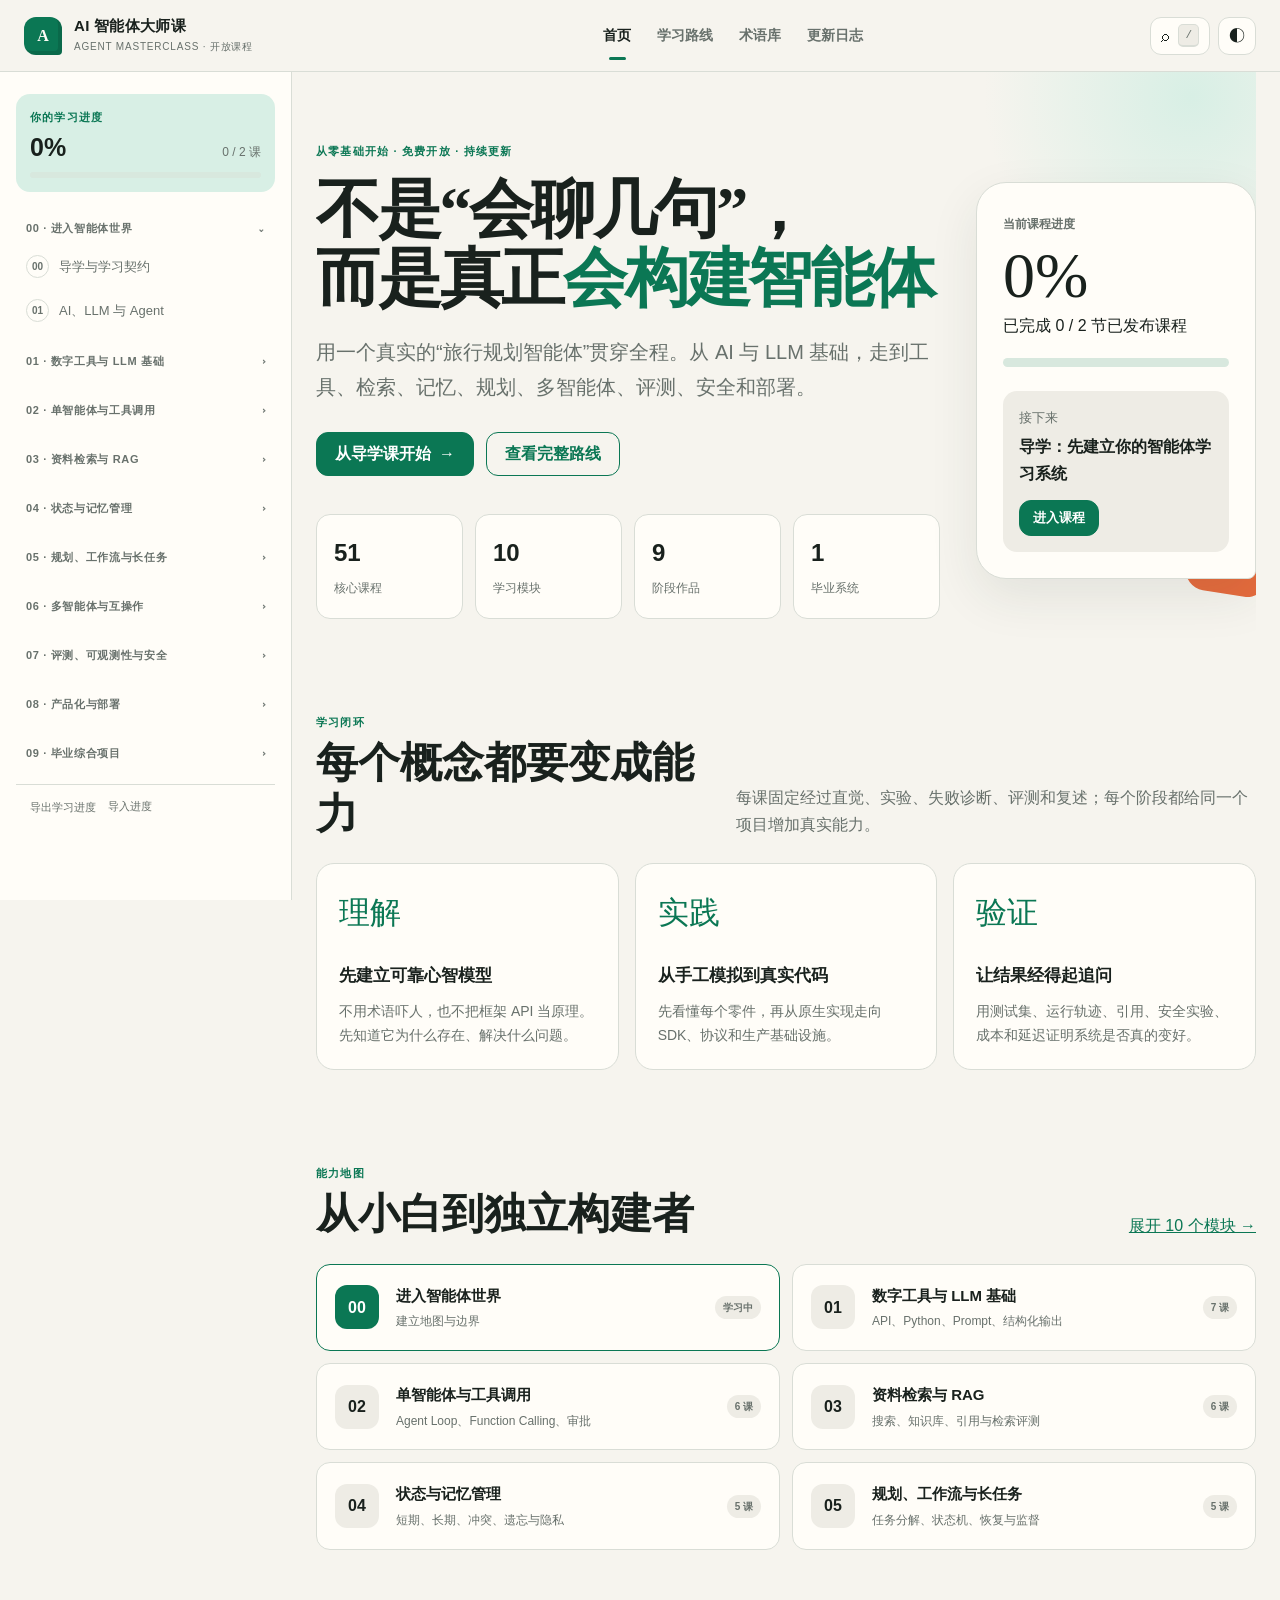
==== ai-agent-masterclass/index.html @ 770c3d03 "course: release travel planner v0.2.0" ====
<!doctype html>
<html lang="zh-CN" data-theme="light">
  <head>
    <meta charset="UTF-8" />
    <meta name="viewport" content="width=device-width, initial-scale=1.0" />
    <meta name="description" content="从 AI 小白到智能体大师：以旅行规划智能体为贯穿项目，边学、边做、边验证的免费交互式课程。" />
    <meta name="color-scheme" content="light dark" />
    <title>AI 智能体大师课｜旅行规划智能体实战</title>
    <link rel="stylesheet" href="./styles.css?v=0.2.0" />
  </head>
  <body>
    <a class="skip-link" href="#main-content">跳到正文</a>

    <header class="topbar">
      <a class="brand" href="#/home" aria-label="AI 智能体大师课首页">
        <span class="brand-mark" aria-hidden="true">A</span>
        <span>
          <strong>AI 智能体大师课</strong>
          <small>Agent Masterclass · 开放课程</small>
        </span>
      </a>

      <nav class="topnav" aria-label="主导航">
        <a href="#/home">首页</a>
        <a href="#/roadmap">学习路线</a>
        <a href="#/glossary">术语库</a>
        <a href="#/updates">更新日志</a>
      </nav>

      <div class="top-actions">
        <button id="search-trigger" class="icon-button search-button" type="button" aria-label="搜索课程">
          <span aria-hidden="true">⌕</span><kbd>/</kbd>
        </button>
        <button id="theme-toggle" class="icon-button" type="button" aria-label="切换深色模式">◐</button>
        <button id="mobile-menu-toggle" class="icon-button mobile-only" type="button" aria-label="打开课程目录">☰</button>
      </div>
    </header>

    <div class="app-shell">
      <aside id="sidebar" class="sidebar" aria-label="课程目录">
        <div class="sidebar-progress">
          <div class="eyebrow">你的学习进度</div>
          <div class="progress-summary">
            <strong id="sidebar-progress-label">0%</strong>
            <span id="sidebar-progress-count">0 / 2 课</span>
          </div>
          <div class="progress-track" aria-hidden="true"><span id="sidebar-progress-bar"></span></div>
        </div>
        <nav id="course-nav" class="course-nav" aria-label="课程章节"></nav>
        <div class="sidebar-footer">
          <button id="export-progress" class="text-button" type="button">导出学习进度</button>
          <label class="text-button file-button">导入进度<input id="import-progress" type="file" accept="application/json" /></label>
        </div>
      </aside>

      <main id="main-content" class="main-content" tabindex="-1"></main>
    </div>

    <div id="search-dialog" class="dialog-backdrop" hidden>
      <section class="search-dialog" role="dialog" aria-modal="true" aria-labelledby="search-title">
        <div class="search-field">
          <span aria-hidden="true">⌕</span>
          <input id="search-input" type="search" autocomplete="off" placeholder="搜索课程、概念或术语……" />
          <button id="search-close" class="icon-button" type="button" aria-label="关闭搜索">×</button>
        </div>
        <h2 id="search-title" class="sr-only">课程搜索</h2>
        <div id="search-results" class="search-results"></div>
        <p class="search-hint"><kbd>↑</kbd><kbd>↓</kbd> 选择 · <kbd>Enter</kbd> 打开 · <kbd>Esc</kbd> 关闭</p>
      </section>
    </div>

    <div id="toast" class="toast" role="status" aria-live="polite"></div>

    <script src="./course-data.js?v=0.2.0"></script>
    <script src="./app.js?v=0.2.0"></script>
  </body>
</html>
---- ai-agent-masterclass/styles.css ----
:root {
  --bg: #f6f4ee;
  --surface: #fffdf8;
  --surface-2: #eeece5;
  --ink: #19211d;
  --muted: #68716c;
  --line: #d9ddd6;
  --brand: #0b7754;
  --brand-strong: #075e43;
  --brand-soft: #d8efe5;
  --accent: #e66b3d;
  --accent-soft: #fae3d8;
  --code-bg: #17201c;
  --code-ink: #e8f4ed;
  --shadow: 0 18px 50px rgba(33, 52, 43, 0.09);
  --sidebar-width: 292px;
  --radius: 18px;
  --font-sans: Inter, ui-sans-serif, -apple-system, BlinkMacSystemFont, "Segoe UI", "PingFang SC", "Microsoft YaHei", sans-serif;
  --font-serif: "Noto Serif SC", "Songti SC", STSong, Georgia, serif;
}

html[data-theme="dark"] {
  --bg: #101613;
  --surface: #17201c;
  --surface-2: #202a25;
  --ink: #edf4ef;
  --muted: #a8b5ae;
  --line: #33413a;
  --brand: #66d2a9;
  --brand-strong: #8be2c0;
  --brand-soft: #173d30;
  --accent: #ff966d;
  --accent-soft: #472b22;
  --code-bg: #0a0f0d;
  --code-ink: #e8f4ed;
  --shadow: 0 18px 50px rgba(0, 0, 0, 0.28);
}

* { box-sizing: border-box; }

html { scroll-behavior: smooth; }

body {
  margin: 0;
  background: var(--bg);
  color: var(--ink);
  font-family: var(--font-sans);
  line-height: 1.72;
  text-rendering: optimizeLegibility;
}

button, input { font: inherit; }
button, a { -webkit-tap-highlight-color: transparent; }
a { color: var(--brand); }

.skip-link {
  position: fixed;
  z-index: 1000;
  left: 16px;
  top: -60px;
  padding: 10px 14px;
  background: var(--ink);
  color: var(--surface);
  border-radius: 8px;
}
.skip-link:focus { top: 12px; }

.topbar {
  position: fixed;
  inset: 0 0 auto 0;
  z-index: 100;
  height: 72px;
  display: grid;
  grid-template-columns: minmax(260px, var(--sidebar-width)) 1fr auto;
  align-items: center;
  gap: 24px;
  padding: 0 24px;
  border-bottom: 1px solid var(--line);
  background: color-mix(in srgb, var(--bg) 88%, transparent);
  backdrop-filter: blur(18px);
}

.brand {
  display: flex;
  align-items: center;
  gap: 12px;
  color: var(--ink);
  text-decoration: none;
  line-height: 1.2;
}
.brand strong { display: block; font-size: 15px; letter-spacing: .02em; }
.brand small { color: var(--muted); font-size: 10px; letter-spacing: .08em; text-transform: uppercase; }
.brand-mark {
  width: 38px;
  height: 38px;
  display: grid;
  place-items: center;
  border-radius: 12px 12px 4px 12px;
  background: var(--brand);
  color: var(--surface);
  font-weight: 800;
  font-family: Georgia, serif;
  box-shadow: inset -4px -4px 0 rgba(0, 0, 0, .12);
}

.topnav { display: flex; justify-content: center; gap: 26px; }
.topnav a {
  position: relative;
  color: var(--muted);
  text-decoration: none;
  font-size: 14px;
  font-weight: 600;
}
.topnav a:hover, .topnav a.active { color: var(--ink); }
.topnav a.active::after {
  content: "";
  position: absolute;
  left: 20%;
  right: 20%;
  bottom: -12px;
  height: 3px;
  border-radius: 3px;
  background: var(--brand);
}

.top-actions { display: flex; gap: 8px; justify-content: flex-end; }
.icon-button {
  min-width: 38px;
  height: 38px;
  border: 1px solid var(--line);
  border-radius: 11px;
  background: var(--surface);
  color: var(--ink);
  cursor: pointer;
}
.icon-button:hover { border-color: var(--brand); color: var(--brand); }
.search-button { display: flex; align-items: center; gap: 9px; padding: 0 10px; }
kbd {
  padding: 1px 6px;
  border: 1px solid var(--line);
  border-bottom-width: 2px;
  border-radius: 5px;
  background: var(--surface-2);
  color: var(--muted);
  font-size: 11px;
}
.mobile-only { display: none; }

.app-shell { display: grid; grid-template-columns: var(--sidebar-width) minmax(0, 1fr); padding-top: 72px; min-height: 100vh; }

.sidebar {
  position: fixed;
  top: 72px;
  bottom: 0;
  width: var(--sidebar-width);
  padding: 22px 16px 30px;
  overflow-y: auto;
  border-right: 1px solid var(--line);
  background: var(--surface);
}
.sidebar-progress {
  padding: 14px;
  margin-bottom: 18px;
  border-radius: 14px;
  background: var(--brand-soft);
}
.eyebrow {
  color: var(--brand);
  font-size: 11px;
  font-weight: 800;
  letter-spacing: .11em;
  text-transform: uppercase;
}
.progress-summary { display: flex; justify-content: space-between; align-items: baseline; margin: 8px 0 9px; }
.progress-summary strong { font-size: 25px; line-height: 1; }
.progress-summary span { color: var(--muted); font-size: 12px; }
.progress-track { height: 6px; overflow: hidden; border-radius: 10px; background: color-mix(in srgb, var(--brand) 16%, var(--surface)); }
.progress-track span { display: block; height: 100%; width: 0; border-radius: inherit; background: var(--brand); transition: width .35s ease; }

.module { margin: 6px 0 12px; }
.module-title {
  width: 100%;
  display: flex;
  align-items: center;
  justify-content: space-between;
  gap: 12px;
  padding: 9px 10px;
  border: 0;
  background: transparent;
  color: var(--muted);
  text-align: left;
  cursor: pointer;
  font-size: 11px;
  font-weight: 800;
  letter-spacing: .06em;
  text-transform: uppercase;
}
.module-title .chevron { transition: transform .2s ease; }
.module.collapsed .chevron { transform: rotate(-90deg); }
.module.collapsed .lesson-links { display: none; }
.lesson-links { display: grid; gap: 3px; }
.lesson-link {
  display: grid;
  grid-template-columns: 25px 1fr auto;
  align-items: center;
  gap: 8px;
  padding: 9px 10px;
  border-radius: 10px;
  color: var(--muted);
  text-decoration: none;
  font-size: 13px;
  line-height: 1.35;
}
.lesson-link:hover { background: var(--surface-2); color: var(--ink); }
.lesson-link.active { background: var(--brand-soft); color: var(--brand-strong); font-weight: 700; }
.lesson-index {
  width: 23px;
  height: 23px;
  display: grid;
  place-items: center;
  border: 1px solid var(--line);
  border-radius: 50%;
  font-size: 10px;
  font-weight: 700;
}
.lesson-link.done .lesson-index { border-color: var(--brand); background: var(--brand); color: var(--surface); }
.lesson-link.planned { opacity: .56; pointer-events: none; }
.lesson-status { font-size: 9px; font-weight: 800; letter-spacing: .04em; }
.sidebar-footer { display: flex; gap: 6px; flex-wrap: wrap; padding: 12px 8px 0; border-top: 1px solid var(--line); }
.text-button {
  border: 0;
  background: transparent;
  color: var(--muted);
  cursor: pointer;
  font-size: 11px;
  text-decoration: underline;
  text-decoration-color: transparent;
}
.text-button:hover { color: var(--brand); text-decoration-color: currentColor; }
.file-button input { display: none; }

.main-content { grid-column: 2; min-width: 0; }
.main-content:focus { outline: none; }
.page { width: min(100% - 48px, 940px); margin: 0 auto; padding: 62px 0 110px; }
.page-wide { width: min(100% - 48px, 1140px); }

.hero { position: relative; overflow: hidden; padding-top: 70px; }
.hero::before {
  content: "";
  position: absolute;
  z-index: -1;
  width: 430px;
  height: 430px;
  right: -150px;
  top: -190px;
  border-radius: 50%;
  background: radial-gradient(circle, var(--brand-soft), transparent 68%);
}
.hero-grid { display: grid; grid-template-columns: minmax(0, 1.45fr) minmax(280px, .65fr); gap: 36px; align-items: center; }
.hero h1 {
  max-width: 760px;
  margin: 14px 0 22px;
  font-family: var(--font-serif);
  font-size: clamp(43px, 5vw, 66px);
  line-height: 1.08;
  letter-spacing: -.035em;
}
.hero h1 em { color: var(--brand); font-style: normal; }
.lead { max-width: 680px; color: var(--muted); font-size: clamp(17px, 2vw, 20px); }
.hero-actions { display: flex; gap: 12px; flex-wrap: wrap; margin-top: 28px; }
.button {
  display: inline-flex;
  align-items: center;
  justify-content: center;
  gap: 8px;
  min-height: 44px;
  padding: 0 18px;
  border: 1px solid var(--brand);
  border-radius: 12px;
  background: var(--brand);
  color: #fff;
  text-decoration: none;
  font-weight: 750;
  cursor: pointer;
}
.button:hover { background: var(--brand-strong); }
.button.secondary { background: transparent; color: var(--brand); }
.button.secondary:hover { background: var(--brand-soft); }
.button.ghost { border-color: var(--line); background: var(--surface); color: var(--ink); }
.button.small { min-height: 36px; padding: 0 13px; font-size: 13px; }

.hero-card {
  position: relative;
  min-height: 330px;
  padding: 26px;
  border: 1px solid var(--line);
  border-radius: 30px 30px 8px 30px;
  background: var(--surface);
  box-shadow: var(--shadow);
}
.hero-card::after {
  content: "";
  position: absolute;
  width: 82px;
  height: 82px;
  right: -16px;
  bottom: -16px;
  z-index: -1;
  border-radius: 20px;
  background: var(--accent);
  transform: rotate(9deg);
}
.hero-card-label { color: var(--muted); font-size: 12px; font-weight: 700; }
.hero-progress-number { margin: 8px 0 4px; font-family: var(--font-serif); font-size: 64px; line-height: 1; }
.hero-card .progress-track { height: 9px; margin: 18px 0 24px; }
.next-lesson-card { padding: 16px; border-radius: 14px; background: var(--surface-2); }
.next-lesson-card small { display: block; color: var(--muted); }
.next-lesson-card strong { display: block; margin: 3px 0 12px; }

.section { margin-top: 88px; }
.section-heading { display: flex; justify-content: space-between; gap: 20px; align-items: end; margin-bottom: 24px; }
.section-heading h2 { margin: 4px 0 0; font-family: var(--font-serif); font-size: clamp(29px, 4vw, 42px); line-height: 1.2; }
.section-heading p { max-width: 520px; margin: 0; color: var(--muted); }

.stats-grid { display: grid; grid-template-columns: repeat(4, 1fr); gap: 12px; margin-top: 38px; }
.stat { padding: 17px; border: 1px solid var(--line); border-radius: 14px; background: var(--surface); }
.stat strong { display: block; font-size: 24px; }
.stat span { color: var(--muted); font-size: 12px; }

.cards-grid { display: grid; grid-template-columns: repeat(3, 1fr); gap: 16px; }
.card {
  padding: 22px;
  border: 1px solid var(--line);
  border-radius: var(--radius);
  background: var(--surface);
}
.card:hover { border-color: color-mix(in srgb, var(--brand) 45%, var(--line)); }
.card .card-number { display: block; margin-bottom: 22px; color: var(--brand); font-family: var(--font-serif); font-size: 31px; }
.card h3 { margin: 0 0 8px; font-size: 17px; }
.card p { margin: 0; color: var(--muted); font-size: 14px; }

.module-grid { display: grid; grid-template-columns: repeat(2, 1fr); gap: 12px; }
.module-card { display: grid; grid-template-columns: 46px 1fr auto; gap: 15px; align-items: center; padding: 18px; border: 1px solid var(--line); border-radius: 14px; background: var(--surface); }
.module-card .num { width: 44px; height: 44px; display: grid; place-items: center; border-radius: 12px; background: var(--surface-2); font-weight: 800; }
.module-card h3 { margin: 0 0 3px; font-size: 15px; }
.module-card p { margin: 0; color: var(--muted); font-size: 12px; }
.module-card .tag { padding: 3px 8px; border-radius: 20px; background: var(--surface-2); color: var(--muted); font-size: 10px; font-weight: 700; }
.module-card.current { border-color: var(--brand); }
.module-card.current .num { background: var(--brand); color: white; }

.lesson-header { margin-bottom: 44px; padding-bottom: 32px; border-bottom: 1px solid var(--line); }
.breadcrumbs { display: flex; gap: 8px; color: var(--muted); font-size: 12px; }
.lesson-header h1 { max-width: 800px; margin: 16px 0 12px; font-family: var(--font-serif); font-size: clamp(38px, 6vw, 62px); line-height: 1.15; letter-spacing: -.025em; }
.lesson-deck { max-width: 720px; color: var(--muted); font-size: 18px; }
.lesson-meta { display: flex; gap: 10px; flex-wrap: wrap; margin-top: 20px; }
.pill { padding: 5px 10px; border-radius: 20px; background: var(--surface-2); color: var(--muted); font-size: 11px; font-weight: 700; }
.pill.published { background: var(--brand-soft); color: var(--brand-strong); }

.lesson-body { font-size: 17px; }
.lesson-body > h2 { margin: 64px 0 20px; scroll-margin-top: 94px; font-family: var(--font-serif); font-size: 32px; line-height: 1.28; }
.lesson-body > h3 { margin: 36px 0 14px; scroll-margin-top: 94px; font-size: 21px; }
.lesson-body p { margin: 14px 0; }
.lesson-body ul, .lesson-body ol { padding-left: 1.35em; }
.lesson-body li { margin: 7px 0; }
.lesson-body strong { color: var(--ink); }
.lesson-body .muted { color: var(--muted); }

.objectives, .callout {
  margin: 28px 0;
  padding: 22px 24px;
  border: 1px solid var(--line);
  border-left: 4px solid var(--brand);
  border-radius: 4px var(--radius) var(--radius) 4px;
  background: var(--surface);
}
.objectives h2, .callout h3 { margin: 0 0 10px; font-family: var(--font-sans); font-size: 16px; }
.objectives ul { margin: 0; }
.callout.warning { border-left-color: var(--accent); background: var(--accent-soft); }
.callout.idea { background: var(--brand-soft); }

.concept-map { display: grid; gap: 9px; margin: 28px 0; }
.concept-layer { padding: 18px 20px; border: 1px solid var(--line); border-radius: 14px; background: var(--surface); }
.concept-layer:nth-child(2) { margin-left: 7%; }
.concept-layer:nth-child(3) { margin-left: 14%; }
.concept-layer:nth-child(4) { margin-left: 21%; border-color: var(--brand); background: var(--brand-soft); }
.concept-layer strong { display: inline-block; min-width: 185px; }
.concept-layer span { color: var(--muted); font-size: 14px; }

.compare-table { width: 100%; margin: 24px 0; border-collapse: separate; border-spacing: 0; overflow: hidden; border: 1px solid var(--line); border-radius: 14px; font-size: 14px; }
.compare-table th, .compare-table td { padding: 14px; border-right: 1px solid var(--line); border-bottom: 1px solid var(--line); text-align: left; vertical-align: top; }
.compare-table th:last-child, .compare-table td:last-child { border-right: 0; }
.compare-table tr:last-child td { border-bottom: 0; }
.compare-table th { background: var(--surface-2); font-size: 12px; }

.agent-loop { margin: 30px 0; padding: 24px; border-radius: var(--radius); background: var(--code-bg); color: var(--code-ink); }
.loop-track { display: grid; grid-template-columns: repeat(5, 1fr); gap: 8px; align-items: center; }
.loop-step { position: relative; min-height: 88px; display: grid; place-items: center; padding: 10px; border: 1px solid rgba(255,255,255,.18); border-radius: 12px; text-align: center; opacity: .54; transition: .25s ease; }
.loop-step:not(:last-child)::after { content: "→"; position: absolute; right: -13px; color: rgba(255,255,255,.55); }
.loop-step.active { opacity: 1; border-color: #78dbb3; background: rgba(69, 201, 149, .18); transform: translateY(-3px); }
.loop-step strong { display: block; color: white; }
.loop-step small { font-size: 10px; color: #aebdb5; }
.loop-controls { display: flex; align-items: center; justify-content: space-between; gap: 14px; margin-top: 18px; }
.loop-log { color: #b9c8c0; font-family: ui-monospace, SFMono-Regular, Menlo, monospace; font-size: 12px; }

.code-block { position: relative; margin: 24px 0; border-radius: 14px; overflow: hidden; background: var(--code-bg); color: var(--code-ink); }
.code-label { display: flex; justify-content: space-between; padding: 9px 13px; border-bottom: 1px solid rgba(255,255,255,.1); color: #9eb1a7; font-size: 11px; }
.copy-code { border: 0; background: transparent; color: #cfe3d8; cursor: pointer; font-size: 11px; }
pre { margin: 0; padding: 20px; overflow-x: auto; line-height: 1.65; font-size: 13px; }
code { font-family: ui-monospace, SFMono-Regular, Menlo, Consolas, monospace; }
p code, li code { padding: 2px 5px; border-radius: 5px; background: var(--surface-2); color: var(--brand-strong); font-size: .88em; }

.interactive-panel { margin: 30px 0; padding: 24px; border: 1px solid var(--line); border-radius: var(--radius); background: var(--surface); box-shadow: var(--shadow); }
.interactive-panel h3 { margin-top: 0; }
.form-grid { display: grid; grid-template-columns: repeat(2, minmax(0, 1fr)); gap: 14px; }
.form-grid label { display: grid; gap: 6px; color: var(--ink); font-size: 13px; font-weight: 750; }
.form-grid textarea {
  width: 100%;
  min-height: 78px;
  resize: vertical;
  padding: 11px 12px;
  border: 1px solid var(--line);
  border-radius: 10px;
  outline: none;
  background: var(--bg);
  color: var(--ink);
  font: 400 13px/1.55 var(--font-sans);
}
.form-grid textarea:focus { border-color: var(--brand); box-shadow: 0 0 0 3px color-mix(in srgb, var(--brand) 14%, transparent); }
.panel-actions { display: flex; gap: 8px; flex-wrap: wrap; margin-top: 16px; }
.privacy-note { margin-bottom: 0 !important; font-size: 11px; }
.scenario { display: grid; grid-template-columns: 1fr auto; gap: 18px; padding: 16px 0; border-top: 1px solid var(--line); }
.scenario:first-of-type { border-top: 0; }
.scenario p { margin: 2px 0 0; color: var(--muted); font-size: 14px; }
.choice-buttons { display: flex; align-items: center; gap: 6px; flex-wrap: wrap; }
.choice-button { padding: 7px 10px; border: 1px solid var(--line); border-radius: 8px; background: var(--surface); color: var(--ink); cursor: pointer; font-size: 12px; }
.choice-button:hover { border-color: var(--brand); }
.choice-button.correct { border-color: var(--brand); background: var(--brand-soft); color: var(--brand-strong); }
.choice-button.wrong { border-color: var(--accent); background: var(--accent-soft); }
.scenario-feedback { grid-column: 1 / -1; margin: 0; padding: 9px 12px; border-radius: 8px; background: var(--surface-2); font-size: 13px; }

.quiz { margin: 42px 0; }
.quiz-question { margin: 16px 0; padding: 22px; border: 1px solid var(--line); border-radius: 14px; background: var(--surface); }
.quiz-question legend { padding: 0 4px; font-weight: 750; }
.quiz-option { display: flex; gap: 10px; align-items: flex-start; margin: 10px 0; padding: 10px 12px; border: 1px solid var(--line); border-radius: 9px; cursor: pointer; }
.quiz-option:hover { background: var(--surface-2); }
.quiz-result { margin-top: 16px; padding: 18px; border-radius: 12px; background: var(--brand-soft); }
.quiz-explanations { margin: 12px 0 0; padding-left: 20px; font-size: 14px; }

.assignment { margin: 36px 0; padding: 27px; border-radius: var(--radius); background: var(--ink); color: var(--surface); }
.assignment h3 { margin-top: 0; color: white; }
.assignment-template { padding: 16px; border: 1px solid rgba(255,255,255,.2); border-radius: 12px; color: #d7e1dc; font-family: ui-monospace, monospace; font-size: 13px; white-space: pre-wrap; }

.source-list { padding-left: 0 !important; list-style: none; }
.source-list li { padding: 12px 0; border-bottom: 1px solid var(--line); }
.source-list a { font-weight: 700; }
.source-list small { display: block; color: var(--muted); }

.lesson-footer { display: flex; justify-content: space-between; gap: 18px; align-items: center; margin-top: 72px; padding-top: 26px; border-top: 1px solid var(--line); }
.complete-button.done { background: var(--surface); color: var(--brand); }

.glossary-grid { display: grid; grid-template-columns: repeat(2, 1fr); gap: 12px; }
.glossary-card { padding: 20px; border: 1px solid var(--line); border-radius: 14px; background: var(--surface); }
.glossary-card h3 { margin: 0; }
.glossary-card .en { color: var(--brand); font-size: 12px; font-weight: 750; }
.glossary-card p { margin-bottom: 0; color: var(--muted); font-size: 14px; }
.term { padding: 0 3px; border: 0; border-bottom: 1px dashed var(--brand); background: transparent; color: var(--brand-strong); cursor: help; font: inherit; font-weight: 700; }

.updates { position: relative; margin-left: 12px; padding-left: 28px; border-left: 1px solid var(--line); }
.update { position: relative; padding: 0 0 36px; }
.update::before { content: ""; position: absolute; width: 11px; height: 11px; left: -34px; top: 8px; border: 3px solid var(--bg); border-radius: 50%; background: var(--brand); }
.update time { color: var(--muted); font-size: 12px; }
.update h2 { margin: 4px 0; font-size: 20px; }
.update p { margin: 4px 0; color: var(--muted); }

.dialog-backdrop { position: fixed; z-index: 500; inset: 0; display: grid; place-items: start center; padding-top: 12vh; background: rgba(9, 14, 11, .58); backdrop-filter: blur(5px); }
.dialog-backdrop[hidden] { display: none; }
.search-dialog { width: min(92vw, 680px); overflow: hidden; border: 1px solid var(--line); border-radius: 18px; background: var(--surface); box-shadow: 0 30px 90px rgba(0,0,0,.28); }
.search-field { display: grid; grid-template-columns: auto 1fr auto; gap: 10px; align-items: center; padding: 12px 14px; border-bottom: 1px solid var(--line); }
.search-field input { width: 100%; border: 0; outline: 0; background: transparent; color: var(--ink); font-size: 17px; }
.search-results { max-height: 54vh; overflow-y: auto; padding: 9px; }
.search-result { display: block; padding: 13px; border-radius: 10px; color: var(--ink); text-decoration: none; }
.search-result:hover, .search-result.selected { background: var(--brand-soft); }
.search-result strong { display: block; }
.search-result small { color: var(--muted); }
.search-hint { margin: 0; padding: 10px 14px; border-top: 1px solid var(--line); color: var(--muted); font-size: 11px; }
.empty-state { padding: 38px 20px; color: var(--muted); text-align: center; }

.toast { position: fixed; z-index: 700; right: 22px; bottom: 22px; max-width: 360px; padding: 11px 15px; border-radius: 10px; background: var(--ink); color: var(--surface); opacity: 0; transform: translateY(12px); pointer-events: none; transition: .25s ease; box-shadow: var(--shadow); font-size: 13px; }
.toast.show { opacity: 1; transform: translateY(0); }
.sr-only { position: absolute !important; width: 1px !important; height: 1px !important; padding: 0 !important; margin: -1px !important; overflow: hidden !important; clip: rect(0,0,0,0) !important; white-space: nowrap !important; border: 0 !important; }

@media (max-width: 980px) {
  :root { --sidebar-width: 280px; }
  .topbar { grid-template-columns: 1fr auto; }
  .topnav { display: none; }
  .sidebar { z-index: 90; transform: translateX(-102%); transition: transform .25s ease; box-shadow: var(--shadow); }
  .sidebar.open { transform: translateX(0); }
  .app-shell { grid-template-columns: 1fr; }
  .main-content { grid-column: 1; }
  .mobile-only { display: block; }
  .hero-grid { grid-template-columns: 1fr; }
  .hero-card { min-height: 0; }
  .cards-grid { grid-template-columns: 1fr; }
}

@media (max-width: 700px) {
  .topbar { height: 64px; padding: 0 14px; }
  .brand small { display: none; }
  .brand strong { font-size: 13px; }
  .brand-mark { width: 34px; height: 34px; }
  .app-shell { padding-top: 64px; }
  .sidebar { top: 64px; width: min(88vw, 320px); }
  .page, .page-wide { width: min(100% - 30px, 940px); padding-top: 38px; }
  .hero { padding-top: 42px; }
  .hero h1 { font-size: 45px; }
  .stats-grid { grid-template-columns: repeat(2, 1fr); }
  .module-grid, .glossary-grid { grid-template-columns: 1fr; }
  .section { margin-top: 62px; }
  .section-heading { display: block; }
  .section-heading p { margin-top: 8px; }
  .concept-layer, .concept-layer:nth-child(2), .concept-layer:nth-child(3), .concept-layer:nth-child(4) { margin-left: 0; }
  .concept-layer strong { display: block; min-width: 0; }
  .compare-table { display: block; overflow-x: auto; }
  .loop-track { grid-template-columns: 1fr; }
  .loop-step { min-height: 63px; }
  .loop-step:not(:last-child)::after { content: "↓"; right: 50%; bottom: -18px; top: auto; }
  .loop-controls { align-items: flex-start; flex-direction: column; }
  .scenario { grid-template-columns: 1fr; }
  .scenario-feedback { grid-column: 1; }
  .form-grid { grid-template-columns: 1fr; }
  .lesson-footer { align-items: stretch; flex-direction: column; }
  .lesson-footer .button { width: 100%; }
  .search-button kbd { display: none; }
}

@media (prefers-reduced-motion: reduce) {
  *, *::before, *::after { scroll-behavior: auto !important; transition-duration: .01ms !important; animation-duration: .01ms !important; animation-iteration-count: 1 !important; }
}
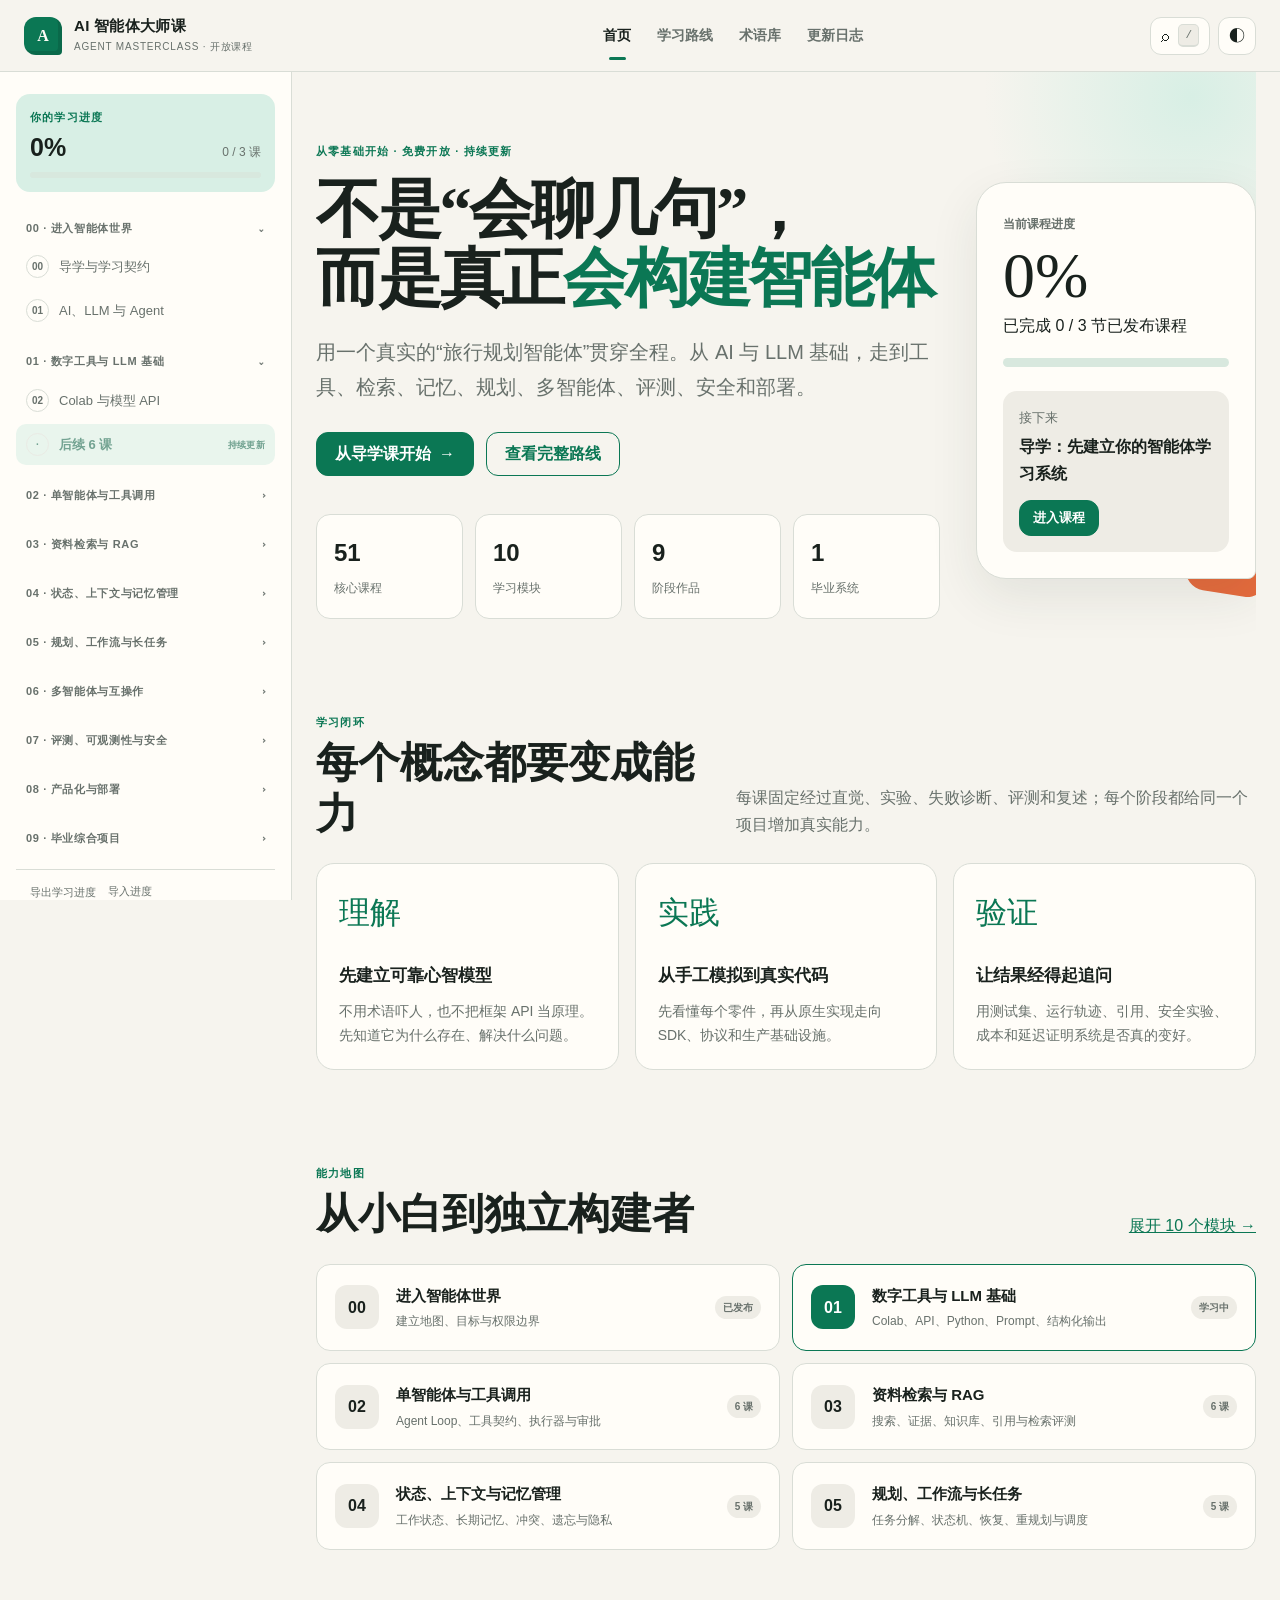
==== commit c4b18d59: "course: refresh v0.3.0 shell assets" ====
--- a/ai-agent-masterclass/index.html
+++ b/ai-agent-masterclass/index.html
@@ -6,7 +6,7 @@
     <meta name="description" content="从 AI 小白到智能体大师：以旅行规划智能体为贯穿项目，边学、边做、边验证的免费交互式课程。" />
     <meta name="color-scheme" content="light dark" />
     <title>AI 智能体大师课｜旅行规划智能体实战</title>
-    <link rel="stylesheet" href="./styles.css?v=0.2.0" />
+    <link rel="stylesheet" href="./styles.css?v=0.3.0" />
   </head>
   <body>
     <a class="skip-link" href="#main-content">跳到正文</a>
@@ -32,7 +32,7 @@
           <span aria-hidden="true">⌕</span><kbd>/</kbd>
         </button>
         <button id="theme-toggle" class="icon-button" type="button" aria-label="切换深色模式">◐</button>
-        <button id="mobile-menu-toggle" class="icon-button mobile-only" type="button" aria-label="打开课程目录">☰</button>
+        <button id="mobile-menu-toggle" class="icon-button mobile-only" type="button" aria-label="打开课程目录" aria-controls="sidebar" aria-expanded="false">☰</button>
       </div>
     </header>
 
@@ -42,7 +42,7 @@
           <div class="eyebrow">你的学习进度</div>
           <div class="progress-summary">
             <strong id="sidebar-progress-label">0%</strong>
-            <span id="sidebar-progress-count">0 / 2 课</span>
+            <span id="sidebar-progress-count">0 / 3 课</span>
           </div>
           <div class="progress-track" aria-hidden="true"><span id="sidebar-progress-bar"></span></div>
         </div>
@@ -71,7 +71,7 @@
 
     <div id="toast" class="toast" role="status" aria-live="polite"></div>
 
-    <script src="./course-data.js?v=0.2.0"></script>
-    <script src="./app.js?v=0.2.0"></script>
+    <script src="./course-data.js?v=0.3.0"></script>
+    <script src="./app.js?v=0.3.0"></script>
   </body>
 </html>
--- a/ai-agent-masterclass/styles.css
+++ b/ai-agent-masterclass/styles.css
@@ -8,6 +8,7 @@
   --brand: #0b7754;
   --brand-strong: #075e43;
   --brand-soft: #d8efe5;
+  --on-brand: #ffffff;
   --accent: #e66b3d;
   --accent-soft: #fae3d8;
   --code-bg: #17201c;
@@ -29,6 +30,7 @@
   --brand: #66d2a9;
   --brand-strong: #8be2c0;
   --brand-soft: #173d30;
+  --on-brand: #102019;
   --accent: #ff966d;
   --accent-soft: #472b22;
   --code-bg: #0a0f0d;
@@ -52,6 +54,7 @@
 button, input { font: inherit; }
 button, a { -webkit-tap-highlight-color: transparent; }
 a { color: var(--brand); }
+:focus-visible { outline: 3px solid var(--accent); outline-offset: 3px; }
 
 .skip-link {
   position: fixed;
@@ -278,7 +281,7 @@
   border: 1px solid var(--brand);
   border-radius: 12px;
   background: var(--brand);
-  color: #fff;
+  color: var(--on-brand);
   text-decoration: none;
   font-weight: 750;
   cursor: pointer;
@@ -346,7 +349,35 @@
 .module-card p { margin: 0; color: var(--muted); font-size: 12px; }
 .module-card .tag { padding: 3px 8px; border-radius: 20px; background: var(--surface-2); color: var(--muted); font-size: 10px; font-weight: 700; }
 .module-card.current { border-color: var(--brand); }
-.module-card.current .num { background: var(--brand); color: white; }
+.module-card.current .num { background: var(--brand); color: var(--on-brand); }
+
+.syllabus-grid { display: grid; gap: 12px; }
+.syllabus-module { overflow: hidden; border: 1px solid var(--line); border-radius: 16px; background: var(--surface); }
+.syllabus-module[open] { border-color: color-mix(in srgb, var(--brand) 35%, var(--line)); }
+.syllabus-module summary {
+  display: grid;
+  grid-template-columns: 46px minmax(0, 1fr) auto 18px;
+  gap: 15px;
+  align-items: center;
+  padding: 18px;
+  cursor: pointer;
+  list-style: none;
+}
+.syllabus-module summary::-webkit-details-marker { display: none; }
+.syllabus-module summary::after { content: "⌄"; color: var(--muted); transition: transform .2s ease; }
+.syllabus-module[open] summary::after { transform: rotate(180deg); }
+.syllabus-module summary strong { display: block; font-size: 15px; }
+.syllabus-module summary small { display: block; margin-top: 3px; color: var(--muted); font-size: 12px; font-weight: 400; }
+.syllabus-number { width: 44px; height: 44px; display: grid; place-items: center; border-radius: 12px; background: var(--surface-2); font-weight: 800; }
+.syllabus-module[open] .syllabus-number { background: var(--brand); color: var(--on-brand); }
+.syllabus-body { padding: 0 18px 20px 79px; }
+.syllabus-list { margin: 0; padding: 0 !important; list-style: none; border-top: 1px solid var(--line); }
+.syllabus-list li { display: grid; grid-template-columns: 34px minmax(0, 1fr) auto; gap: 10px; align-items: center; margin: 0; padding: 10px 0; border-bottom: 1px solid var(--line); color: var(--muted); font-size: 13px; }
+.syllabus-list li > span:first-child { color: var(--muted); font-family: ui-monospace, monospace; font-size: 11px; }
+.syllabus-list li small { padding: 2px 7px; border-radius: 20px; background: var(--surface-2); font-size: 9px; font-weight: 750; }
+.syllabus-list li.released { color: var(--ink); }
+.syllabus-list li.released small { background: var(--brand-soft); color: var(--brand-strong); }
+.syllabus-project { margin: 15px 0 0; color: var(--muted); font-size: 13px; }
 
 .lesson-header { margin-bottom: 44px; padding-bottom: 32px; border-bottom: 1px solid var(--line); }
 .breadcrumbs { display: flex; gap: 8px; color: var(--muted); font-size: 12px; }
@@ -377,6 +408,31 @@
 .objectives ul { margin: 0; }
 .callout.warning { border-left-color: var(--accent); background: var(--accent-soft); }
 .callout.idea { background: var(--brand-soft); }
+
+.platform-flow { display: grid; grid-template-columns: repeat(4, 1fr); gap: 10px; margin: 28px 0; }
+.platform-flow article { position: relative; min-height: 150px; padding: 18px; border: 1px solid var(--line); border-radius: 14px; background: var(--surface); }
+.platform-flow article:not(:last-child)::after { content: "→"; position: absolute; z-index: 2; right: -15px; top: 50%; width: 20px; color: var(--brand); font-weight: 900; text-align: center; transform: translateY(-50%); }
+.platform-flow span, .platform-flow strong, .platform-flow small { display: block; }
+.platform-flow span { color: var(--brand); font-size: 10px; font-weight: 800; letter-spacing: .04em; }
+.platform-flow strong { margin: 9px 0 6px; font-size: 15px; }
+.platform-flow small { color: var(--muted); font-size: 11px; }
+
+.do-dont-grid { display: grid; grid-template-columns: repeat(2, minmax(0, 1fr)); gap: 12px; margin: 26px 0; }
+.practice-card { padding: 20px 22px; border: 1px solid var(--line); border-radius: 14px; background: var(--surface); }
+.practice-card.good { border-top: 4px solid var(--brand); }
+.practice-card.bad { border-top: 4px solid var(--accent); }
+.practice-card strong { display: block; margin-bottom: 8px; }
+.practice-card ul { margin: 0; font-size: 14px; }
+
+.lab-card { display: grid; grid-template-columns: minmax(0, 1fr) minmax(190px, .32fr); gap: 28px; align-items: center; margin: 28px 0; padding: 28px; border: 1px solid color-mix(in srgb, var(--brand) 35%, var(--line)); border-radius: 20px; background: linear-gradient(135deg, var(--brand-soft), var(--surface)); }
+.lab-card h3 { margin: 5px 0 8px; font-family: var(--font-serif); font-size: 26px; }
+.lab-card p, .lab-card ul { font-size: 14px; }
+.lab-actions { display: grid; gap: 9px; }
+.lab-actions .button { width: 100%; text-align: center; }
+.checklist { counter-reset: lab-step; padding-left: 0 !important; list-style: none; }
+.checklist li { position: relative; min-height: 42px; margin: 10px 0; padding-left: 50px; }
+.checklist li::before { counter-increment: lab-step; content: counter(lab-step); position: absolute; left: 0; top: -2px; width: 34px; height: 34px; display: grid; place-items: center; border-radius: 10px; background: var(--brand-soft); color: var(--brand-strong); font-weight: 800; }
+.source-note { margin-top: 18px !important; padding: 15px 17px; border-radius: 10px; background: var(--surface-2); color: var(--muted); font-size: 13px; }
 
 .concept-map { display: grid; gap: 9px; margin: 28px 0; }
 .concept-layer { padding: 18px 20px; border: 1px solid var(--line); border-radius: 14px; background: var(--surface); }
@@ -477,6 +533,7 @@
 .search-dialog { width: min(92vw, 680px); overflow: hidden; border: 1px solid var(--line); border-radius: 18px; background: var(--surface); box-shadow: 0 30px 90px rgba(0,0,0,.28); }
 .search-field { display: grid; grid-template-columns: auto 1fr auto; gap: 10px; align-items: center; padding: 12px 14px; border-bottom: 1px solid var(--line); }
 .search-field input { width: 100%; border: 0; outline: 0; background: transparent; color: var(--ink); font-size: 17px; }
+.search-field:focus-within { box-shadow: inset 0 -3px var(--brand); }
 .search-results { max-height: 54vh; overflow-y: auto; padding: 9px; }
 .search-result { display: block; padding: 13px; border-radius: 10px; color: var(--ink); text-decoration: none; }
 .search-result:hover, .search-result.selected { background: var(--brand-soft); }
@@ -501,6 +558,9 @@
   .hero-grid { grid-template-columns: 1fr; }
   .hero-card { min-height: 0; }
   .cards-grid { grid-template-columns: 1fr; }
+  .platform-flow { grid-template-columns: repeat(2, 1fr); }
+  .platform-flow article:nth-child(2)::after { display: none; }
+  .lab-card { grid-template-columns: 1fr; }
 }
 
 @media (max-width: 700px) {
@@ -514,7 +574,7 @@
   .hero { padding-top: 42px; }
   .hero h1 { font-size: 45px; }
   .stats-grid { grid-template-columns: repeat(2, 1fr); }
-  .module-grid, .glossary-grid { grid-template-columns: 1fr; }
+  .module-grid, .glossary-grid, .do-dont-grid, .platform-flow { grid-template-columns: 1fr; }
   .section { margin-top: 62px; }
   .section-heading { display: block; }
   .section-heading p { margin-top: 8px; }
@@ -525,6 +585,14 @@
   .loop-step { min-height: 63px; }
   .loop-step:not(:last-child)::after { content: "↓"; right: 50%; bottom: -18px; top: auto; }
   .loop-controls { align-items: flex-start; flex-direction: column; }
+  .platform-flow article:not(:last-child)::after { content: "↓"; right: 50%; top: auto; bottom: -17px; transform: translateX(50%); }
+  .platform-flow article:nth-child(2)::after { display: block; }
+  .syllabus-module summary { grid-template-columns: 38px minmax(0, 1fr) 16px; gap: 10px; padding: 14px; }
+  .syllabus-module summary .tag { display: none; }
+  .syllabus-number { width: 36px; height: 36px; }
+  .syllabus-body { padding: 0 14px 16px; }
+  .syllabus-list li { grid-template-columns: 28px minmax(0, 1fr); }
+  .syllabus-list li small { grid-column: 2; justify-self: start; }
   .scenario { grid-template-columns: 1fr; }
   .scenario-feedback { grid-column: 1; }
   .form-grid { grid-template-columns: 1fr; }
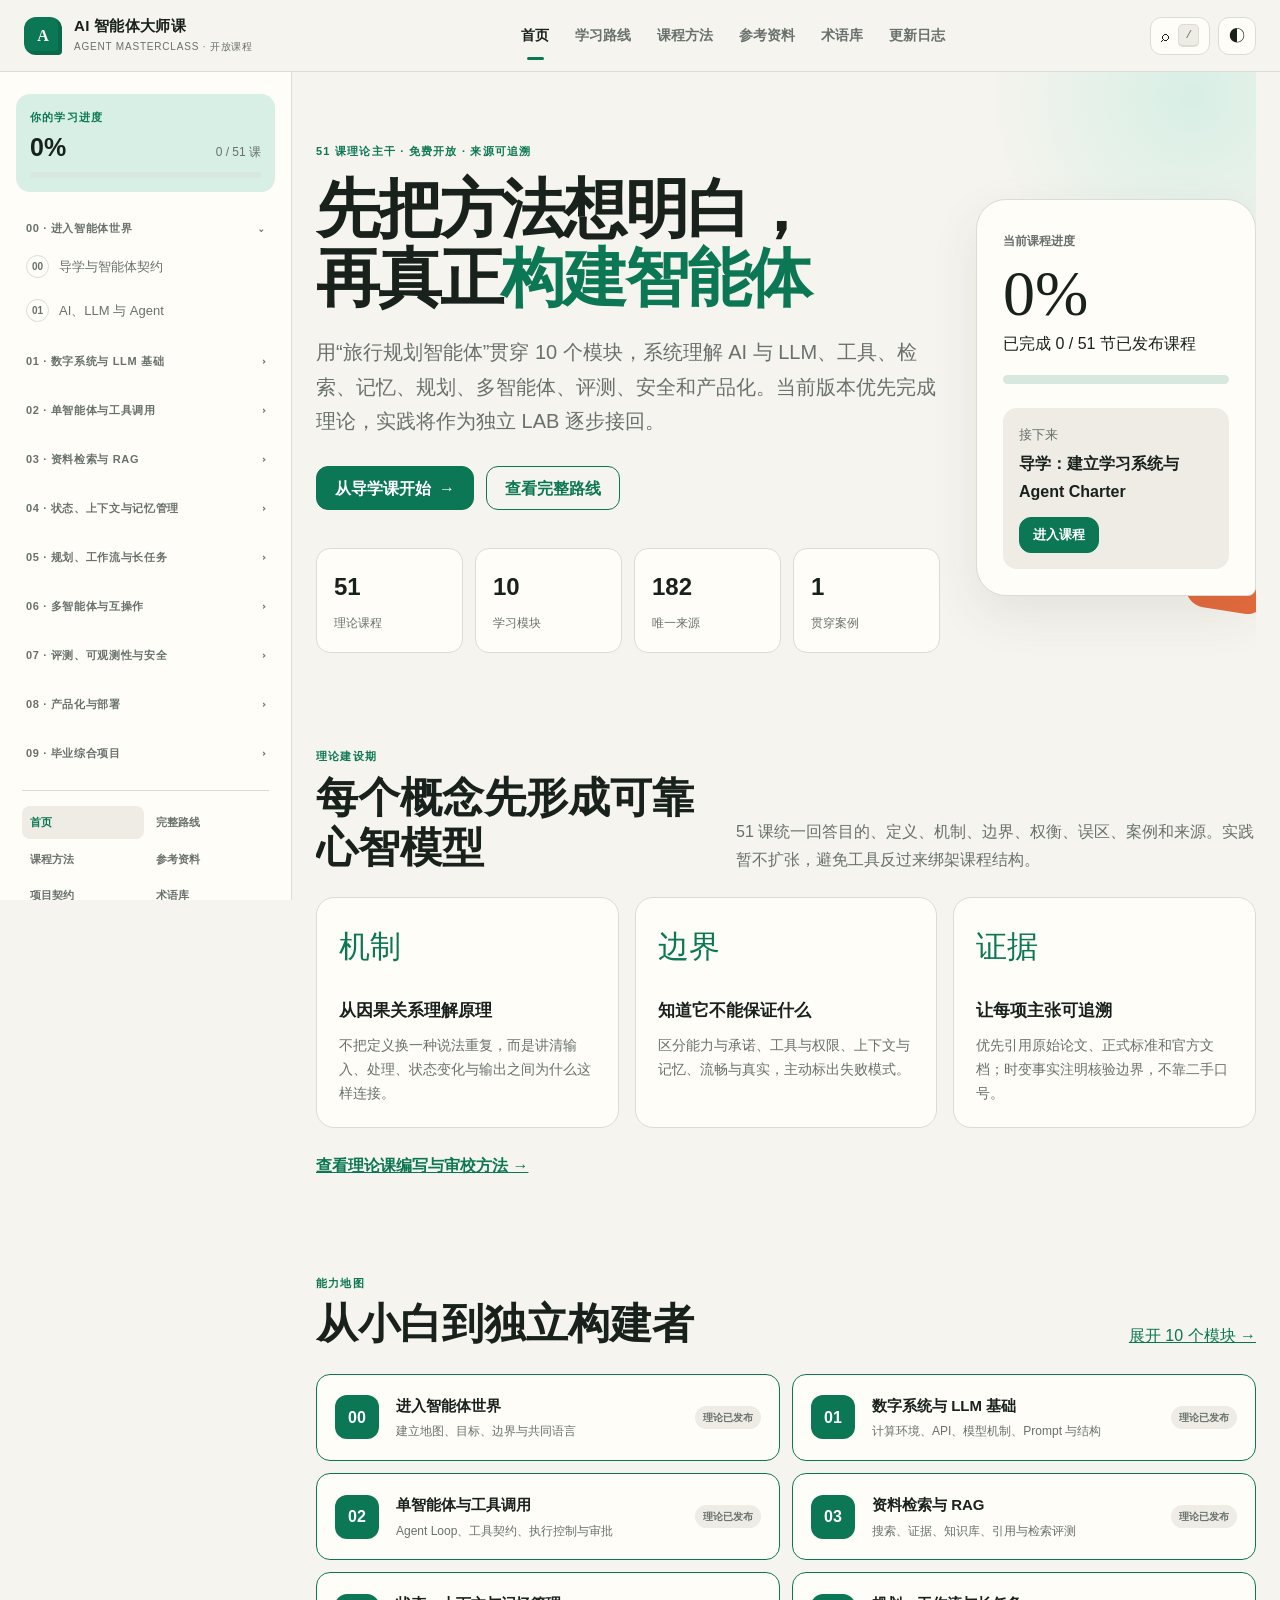
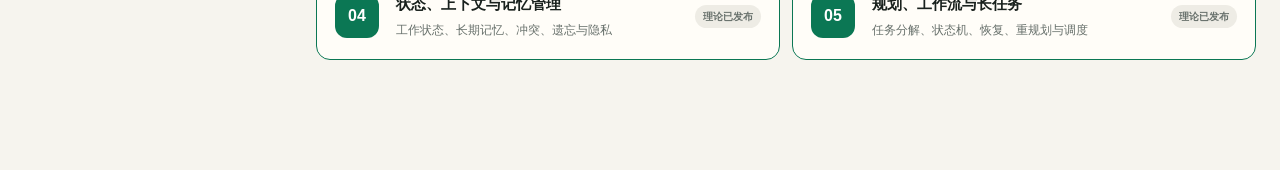
==== commit a08de191: "course(v0.4.0): sync index.html" ====
--- a/ai-agent-masterclass/index.html
+++ b/ai-agent-masterclass/index.html
@@ -3,10 +3,10 @@
   <head>
     <meta charset="UTF-8" />
     <meta name="viewport" content="width=device-width, initial-scale=1.0" />
-    <meta name="description" content="从 AI 小白到智能体大师：以旅行规划智能体为贯穿项目，边学、边做、边验证的免费交互式课程。" />
+    <meta name="description" content="从 AI 小白到智能体大师：51 节来源可追溯的理论课程，以旅行规划智能体贯穿 LLM、工具、RAG、记忆、规划、多智能体、评测、安全与部署。" />
     <meta name="color-scheme" content="light dark" />
-    <title>AI 智能体大师课｜旅行规划智能体实战</title>
-    <link rel="stylesheet" href="./styles.css?v=0.3.0" />
+    <title>AI 智能体大师课｜51 课理论主干</title>
+    <link rel="stylesheet" href="./styles.css?v=0.4.0" />
   </head>
   <body>
     <a class="skip-link" href="#main-content">跳到正文</a>
@@ -23,6 +23,8 @@
       <nav class="topnav" aria-label="主导航">
         <a href="#/home">首页</a>
         <a href="#/roadmap">学习路线</a>
+        <a href="#/methodology">课程方法</a>
+        <a href="#/sources">参考资料</a>
         <a href="#/glossary">术语库</a>
         <a href="#/updates">更新日志</a>
       </nav>
@@ -42,7 +44,7 @@
           <div class="eyebrow">你的学习进度</div>
           <div class="progress-summary">
             <strong id="sidebar-progress-label">0%</strong>
-            <span id="sidebar-progress-count">0 / 3 课</span>
+            <span id="sidebar-progress-count">0 / 51 课</span>
           </div>
           <div class="progress-track" aria-hidden="true"><span id="sidebar-progress-bar"></span></div>
         </div>
@@ -71,7 +73,8 @@
 
     <div id="toast" class="toast" role="status" aria-live="polite"></div>
 
-    <script src="./course-data.js?v=0.3.0"></script>
-    <script src="./app.js?v=0.3.0"></script>
+    <script src="./theory-lessons.js?v=0.4.0"></script>
+    <script src="./course-data.js?v=0.4.0"></script>
+    <script src="./app.js?v=0.4.0"></script>
   </body>
 </html>
--- a/ai-agent-masterclass/styles.css
+++ b/ai-agent-masterclass/styles.css
@@ -229,6 +229,23 @@
 .lesson-link.done .lesson-index { border-color: var(--brand); background: var(--brand); color: var(--surface); }
 .lesson-link.planned { opacity: .56; pointer-events: none; }
 .lesson-status { font-size: 9px; font-weight: 800; letter-spacing: .04em; }
+.sidebar-page-links {
+  display: grid;
+  grid-template-columns: repeat(2, minmax(0, 1fr));
+  gap: 4px;
+  margin: 18px 6px 12px;
+  padding-top: 15px;
+  border-top: 1px solid var(--line);
+}
+.sidebar-page-links a {
+  padding: 7px 8px;
+  border-radius: 8px;
+  color: var(--muted);
+  text-decoration: none;
+  font-size: 11px;
+  font-weight: 700;
+}
+.sidebar-page-links a:hover, .sidebar-page-links a.active { background: var(--surface-2); color: var(--brand); }
 .sidebar-footer { display: flex; gap: 6px; flex-wrap: wrap; padding: 12px 8px 0; border-top: 1px solid var(--line); }
 .text-button {
   border: 0;
@@ -324,6 +341,7 @@
 .section-heading { display: flex; justify-content: space-between; gap: 20px; align-items: end; margin-bottom: 24px; }
 .section-heading h2 { margin: 4px 0 0; font-family: var(--font-serif); font-size: clamp(29px, 4vw, 42px); line-height: 1.2; }
 .section-heading p { max-width: 520px; margin: 0; color: var(--muted); }
+.section-link-row { margin: 24px 0 0; font-weight: 750; }
 
 .stats-grid { display: grid; grid-template-columns: repeat(4, 1fr); gap: 12px; margin-top: 38px; }
 .stat { padding: 17px; border: 1px solid var(--line); border-radius: 14px; background: var(--surface); }
@@ -374,6 +392,8 @@
 .syllabus-list { margin: 0; padding: 0 !important; list-style: none; border-top: 1px solid var(--line); }
 .syllabus-list li { display: grid; grid-template-columns: 34px minmax(0, 1fr) auto; gap: 10px; align-items: center; margin: 0; padding: 10px 0; border-bottom: 1px solid var(--line); color: var(--muted); font-size: 13px; }
 .syllabus-list li > span:first-child { color: var(--muted); font-family: ui-monospace, monospace; font-size: 11px; }
+.syllabus-list li > a { color: inherit; text-decoration: none; }
+.syllabus-list li > a:hover { color: var(--brand); text-decoration: underline; }
 .syllabus-list li small { padding: 2px 7px; border-radius: 20px; background: var(--surface-2); font-size: 9px; font-weight: 750; }
 .syllabus-list li.released { color: var(--ink); }
 .syllabus-list li.released small { background: var(--brand-soft); color: var(--brand-strong); }
@@ -510,6 +530,157 @@
 .source-list li { padding: 12px 0; border-bottom: 1px solid var(--line); }
 .source-list a { font-weight: 700; }
 .source-list small { display: block; color: var(--muted); }
+
+.theory-status {
+  display: grid;
+  grid-template-columns: auto minmax(0, 1fr);
+  gap: 16px;
+  align-items: start;
+  margin: 0 0 28px;
+  padding: 16px 18px;
+  border: 1px solid color-mix(in srgb, var(--brand) 36%, var(--line));
+  border-radius: 14px;
+  background: var(--brand-soft);
+}
+.theory-status p { margin: 0; color: var(--muted); font-size: 14px; }
+.source-kind {
+  display: inline-flex;
+  width: fit-content;
+  padding: 3px 8px;
+  border-radius: 999px;
+  background: var(--surface-2);
+  color: var(--brand-strong);
+  font-size: 10px;
+  font-weight: 800;
+  letter-spacing: .03em;
+}
+.prerequisite-panel {
+  margin: 28px 0;
+  padding: 20px 22px;
+  border: 1px solid var(--line);
+  border-radius: 14px;
+  background: var(--surface-2);
+}
+.prerequisite-panel h2 { margin: 0 0 8px; font-family: var(--font-sans); font-size: 16px; }
+.prerequisite-panel ul { margin: 0; }
+.lesson-toc {
+  margin: 36px 0 54px;
+  padding: 22px 24px;
+  border: 1px solid var(--line);
+  border-radius: var(--radius);
+  background: var(--surface);
+}
+.lesson-toc strong { display: block; margin-bottom: 8px; }
+.lesson-toc ol { display: grid; grid-template-columns: repeat(2, minmax(0, 1fr)); gap: 5px 28px; margin: 0; }
+.lesson-toc button {
+  padding: 0;
+  border: 0;
+  background: transparent;
+  color: var(--muted);
+  cursor: pointer;
+  text-align: left;
+  font-size: 14px;
+}
+.lesson-toc button:hover { color: var(--brand); text-decoration: underline; }
+.theory-section {
+  position: relative;
+  margin: 64px 0 0;
+  scroll-margin-top: 96px;
+}
+.theory-section > .section-number {
+  display: block;
+  margin-bottom: 4px;
+  color: var(--brand);
+  font-size: 11px;
+  font-weight: 850;
+  letter-spacing: .12em;
+}
+.theory-section > h2 {
+  margin: 0 0 20px;
+  font-family: var(--font-serif);
+  font-size: 32px;
+  line-height: 1.28;
+}
+.misconception-grid {
+  display: grid;
+  grid-template-columns: repeat(2, minmax(0, 1fr));
+  gap: 12px;
+}
+.misconception-card {
+  padding: 20px;
+  border: 1px solid var(--line);
+  border-top: 4px solid var(--accent);
+  border-radius: 14px;
+  background: var(--surface);
+}
+.misconception-card h3 { margin: 0 0 9px; font-size: 15px; }
+.misconception-card p { margin: 0; color: var(--muted); font-size: 14px; }
+.travel-theory-case {
+  margin: 64px 0 0;
+  padding: 28px;
+  border-radius: 22px;
+  background: linear-gradient(135deg, var(--brand-soft), var(--surface));
+  border: 1px solid color-mix(in srgb, var(--brand) 36%, var(--line));
+}
+.travel-theory-case h2 { margin: 7px 0 15px; font-family: var(--font-serif); font-size: 30px; }
+.travel-theory-case h3 { margin: 24px 0 8px; font-size: 15px; }
+.recap-list {
+  counter-reset: recap;
+  display: grid;
+  gap: 9px;
+  padding: 0 !important;
+  list-style: none;
+}
+.recap-list li {
+  position: relative;
+  margin: 0;
+  padding: 13px 15px 13px 50px;
+  border: 1px solid var(--line);
+  border-radius: 12px;
+  background: var(--surface);
+}
+.recap-list li::before {
+  counter-increment: recap;
+  content: counter(recap);
+  position: absolute;
+  left: 14px;
+  top: 12px;
+  width: 25px;
+  height: 25px;
+  display: grid;
+  place-items: center;
+  border-radius: 8px;
+  background: var(--brand-soft);
+  color: var(--brand-strong);
+  font-size: 11px;
+  font-weight: 850;
+}
+.theory-questions { display: grid; gap: 9px; }
+.theory-questions details {
+  border: 1px solid var(--line);
+  border-radius: 12px;
+  background: var(--surface);
+}
+.theory-questions summary { padding: 15px 17px; cursor: pointer; font-weight: 720; }
+.theory-questions details p { margin: 0; padding: 0 17px 17px; color: var(--muted); }
+.practice-deferred { background: var(--surface-2); color: var(--ink); border: 1px dashed var(--line); }
+.practice-deferred h3 { color: var(--ink); }
+.method-grid { display: grid; grid-template-columns: repeat(2, minmax(0, 1fr)); gap: 12px; }
+.method-card { padding: 20px; border: 1px solid var(--line); border-radius: 14px; background: var(--surface); }
+.method-card > span { color: var(--brand); font-family: ui-monospace, monospace; font-size: 11px; font-weight: 800; }
+.method-card h3 { margin: 6px 0; font-size: 17px; }
+.method-card p { margin: 0; color: var(--muted); font-size: 14px; }
+.source-policy-list { display: grid; gap: 9px; padding: 0 !important; list-style: none; }
+.source-policy-list li { display: grid; grid-template-columns: 150px 1fr; gap: 16px; padding: 14px 16px; border: 1px solid var(--line); border-radius: 12px; background: var(--surface); }
+.source-policy-list span { color: var(--muted); }
+.source-groups { display: grid; gap: 70px; }
+.source-library { display: grid; grid-template-columns: repeat(3, minmax(0, 1fr)); gap: 12px; }
+.source-card { padding: 19px; border: 1px solid var(--line); border-radius: 14px; background: var(--surface); overflow-wrap: anywhere; }
+.source-card h3 { margin: 9px 0 7px; font-size: 15px; line-height: 1.45; }
+.source-card p { margin: 0 0 12px; color: var(--muted); font-size: 13px; }
+.source-card small { color: var(--muted); }
+.source-card small a { font-weight: 800; text-decoration: none; }
+.source-list .source-kind { margin-left: 7px; vertical-align: middle; }
 
 .lesson-footer { display: flex; justify-content: space-between; gap: 18px; align-items: center; margin-top: 72px; padding-top: 26px; border-top: 1px solid var(--line); }
 .complete-button.done { background: var(--surface); color: var(--brand); }
@@ -561,6 +732,7 @@
   .platform-flow { grid-template-columns: repeat(2, 1fr); }
   .platform-flow article:nth-child(2)::after { display: none; }
   .lab-card { grid-template-columns: 1fr; }
+  .source-library { grid-template-columns: repeat(2, minmax(0, 1fr)); }
 }
 
 @media (max-width: 700px) {
@@ -575,6 +747,10 @@
   .hero h1 { font-size: 45px; }
   .stats-grid { grid-template-columns: repeat(2, 1fr); }
   .module-grid, .glossary-grid, .do-dont-grid, .platform-flow { grid-template-columns: 1fr; }
+  .method-grid, .misconception-grid, .source-library { grid-template-columns: 1fr; }
+  .lesson-toc ol { grid-template-columns: 1fr; }
+  .theory-status { grid-template-columns: 1fr; }
+  .source-policy-list li { grid-template-columns: 1fr; gap: 4px; }
   .section { margin-top: 62px; }
   .section-heading { display: block; }
   .section-heading p { margin-top: 8px; }
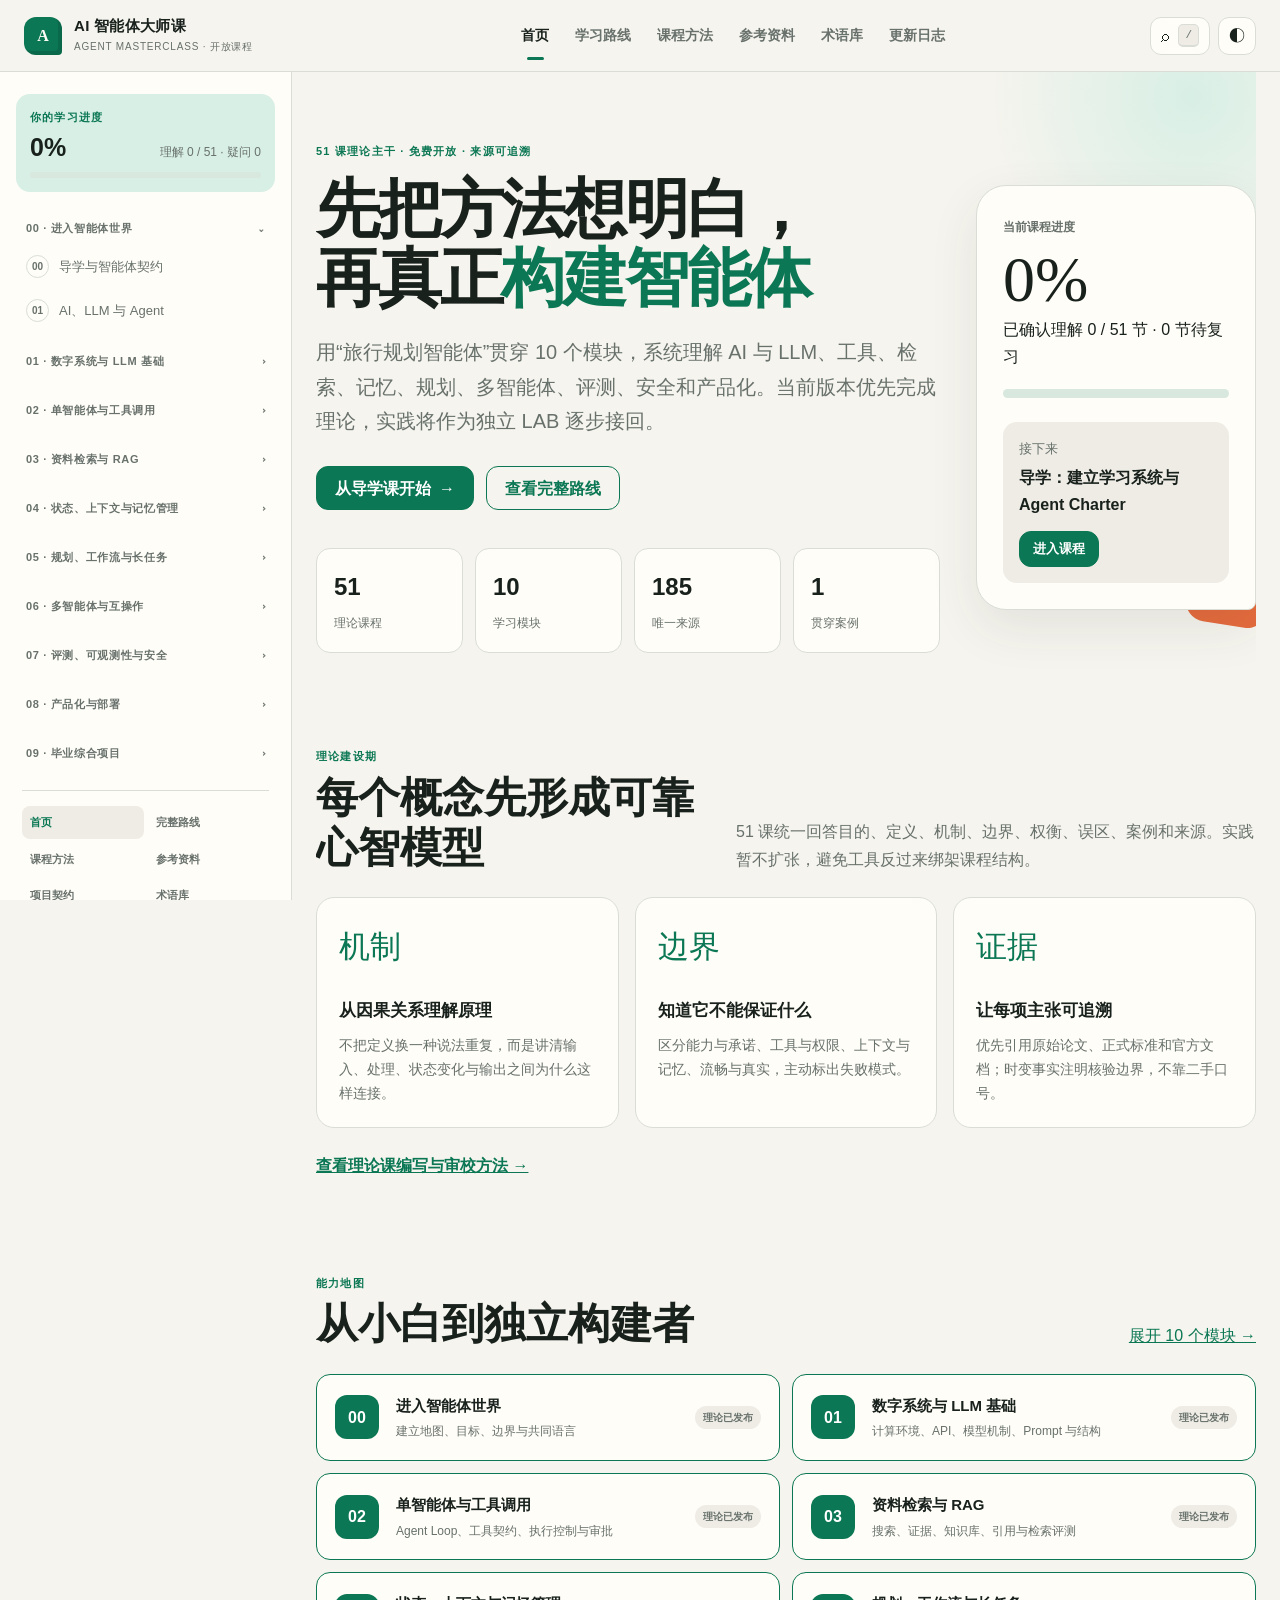
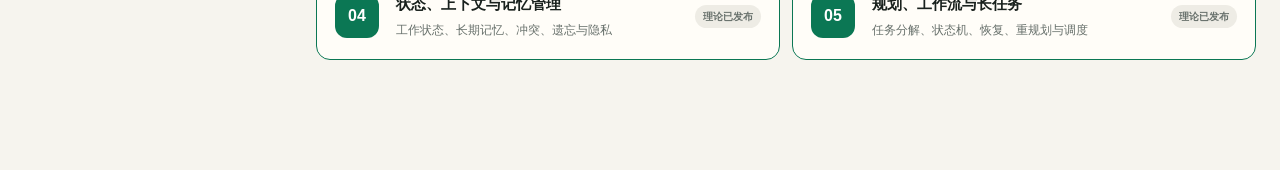
==== commit dfb6ecd3: "course(v0.4.1): sync index.html" ====
--- a/ai-agent-masterclass/index.html
+++ b/ai-agent-masterclass/index.html
@@ -6,7 +6,7 @@
     <meta name="description" content="从 AI 小白到智能体大师：51 节来源可追溯的理论课程，以旅行规划智能体贯穿 LLM、工具、RAG、记忆、规划、多智能体、评测、安全与部署。" />
     <meta name="color-scheme" content="light dark" />
     <title>AI 智能体大师课｜51 课理论主干</title>
-    <link rel="stylesheet" href="./styles.css?v=0.4.0" />
+    <link rel="stylesheet" href="./styles.css?v=0.4.1" />
   </head>
   <body>
     <a class="skip-link" href="#main-content">跳到正文</a>
@@ -73,8 +73,8 @@
 
     <div id="toast" class="toast" role="status" aria-live="polite"></div>
 
-    <script src="./theory-lessons.js?v=0.4.0"></script>
-    <script src="./course-data.js?v=0.4.0"></script>
-    <script src="./app.js?v=0.4.0"></script>
+    <script src="./theory-lessons.js?v=0.4.1"></script>
+    <script src="./course-data.js?v=0.4.1"></script>
+    <script src="./app.js?v=0.4.1"></script>
   </body>
 </html>
--- a/ai-agent-masterclass/styles.css
+++ b/ai-agent-masterclass/styles.css
@@ -227,6 +227,8 @@
   font-weight: 700;
 }
 .lesson-link.done .lesson-index { border-color: var(--brand); background: var(--brand); color: var(--surface); }
+.lesson-link.questions .lesson-index { border-color: var(--accent); background: var(--accent-soft); color: var(--ink); }
+.lesson-link.started .lesson-index { border-color: var(--brand); color: var(--brand-strong); }
 .lesson-link.planned { opacity: .56; pointer-events: none; }
 .lesson-status { font-size: 9px; font-weight: 800; letter-spacing: .04em; }
 .sidebar-page-links {
@@ -624,6 +626,7 @@
 }
 .travel-theory-case h2 { margin: 7px 0 15px; font-family: var(--font-serif); font-size: 30px; }
 .travel-theory-case h3 { margin: 24px 0 8px; font-size: 15px; }
+.travel-theory-case.opening-case { margin-top: 38px; margin-bottom: 54px; }
 .recap-list {
   counter-reset: recap;
   display: grid;
@@ -655,14 +658,53 @@
   font-size: 11px;
   font-weight: 850;
 }
-.theory-questions { display: grid; gap: 9px; }
+.theory-questions { display: grid; gap: 14px; }
+.learning-question {
+  padding: 20px;
+  border: 1px solid var(--line);
+  border-radius: 14px;
+  background: var(--surface);
+}
+.learning-question h3 { margin: 0 0 14px; font-size: 16px; line-height: 1.5; }
+.learning-question > label, .doubt-field { display: grid; gap: 7px; font-size: 13px; font-weight: 750; }
+.learning-question textarea, .doubt-field textarea {
+  width: 100%;
+  min-height: 88px;
+  resize: vertical;
+  padding: 11px 12px;
+  border: 1px solid var(--line);
+  border-radius: 10px;
+  outline: none;
+  background: var(--bg);
+  color: var(--ink);
+  font: 400 14px/1.6 var(--font-sans);
+}
+.learning-question textarea:focus, .doubt-field textarea:focus {
+  border-color: var(--brand);
+  box-shadow: 0 0 0 3px color-mix(in srgb, var(--brand) 14%, transparent);
+}
+.understanding-choice {
+  display: flex;
+  gap: 18px;
+  flex-wrap: wrap;
+  margin: 14px 0;
+  padding: 12px 14px;
+  border: 1px solid var(--line);
+  border-radius: 10px;
+}
+.understanding-choice legend { padding: 0 5px; color: var(--muted); font-size: 12px; font-weight: 750; }
+.understanding-choice label { display: inline-flex; gap: 7px; align-items: center; font-size: 13px; }
 .theory-questions details {
   border: 1px solid var(--line);
   border-radius: 12px;
-  background: var(--surface);
+  background: var(--surface-2);
 }
 .theory-questions summary { padding: 15px 17px; cursor: pointer; font-weight: 720; }
 .theory-questions details p { margin: 0; padding: 0 17px 17px; color: var(--muted); }
+.doubt-field { margin-top: 18px; }
+.learning-actions { display: flex; gap: 9px; align-items: center; flex-wrap: wrap; margin-top: 18px; }
+.learning-status { margin-left: auto; color: var(--muted); font-size: 12px; font-weight: 750; }
+.revision-warning { padding: 13px 15px; border-radius: 10px; background: var(--accent-soft); font-size: 13px; }
 .practice-deferred { background: var(--surface-2); color: var(--ink); border: 1px dashed var(--line); }
 .practice-deferred h3 { color: var(--ink); }
 .method-grid { display: grid; grid-template-columns: repeat(2, minmax(0, 1fr)); gap: 12px; }
@@ -684,6 +726,16 @@
 
 .lesson-footer { display: flex; justify-content: space-between; gap: 18px; align-items: center; margin-top: 72px; padding-top: 26px; border-top: 1px solid var(--line); }
 .complete-button.done { background: var(--surface); color: var(--brand); }
+.lesson-understanding-status {
+  padding: 6px 10px;
+  border-radius: 999px;
+  background: var(--surface-2);
+  color: var(--muted);
+  font-size: 11px;
+  font-weight: 800;
+}
+.lesson-understanding-status.understood { background: var(--brand-soft); color: var(--brand-strong); }
+.lesson-understanding-status.questions { background: var(--accent-soft); color: var(--ink); }
 
 .glossary-grid { display: grid; grid-template-columns: repeat(2, 1fr); gap: 12px; }
 .glossary-card { padding: 20px; border: 1px solid var(--line); border-radius: 14px; background: var(--surface); }
@@ -774,6 +826,10 @@
   .form-grid { grid-template-columns: 1fr; }
   .lesson-footer { align-items: stretch; flex-direction: column; }
   .lesson-footer .button { width: 100%; }
+  .learning-actions { align-items: stretch; flex-direction: column; }
+  .learning-actions .button { width: 100%; }
+  .learning-status { margin-left: 0; text-align: center; }
+  .understanding-choice { align-items: flex-start; flex-direction: column; gap: 9px; }
   .search-button kbd { display: none; }
 }
 
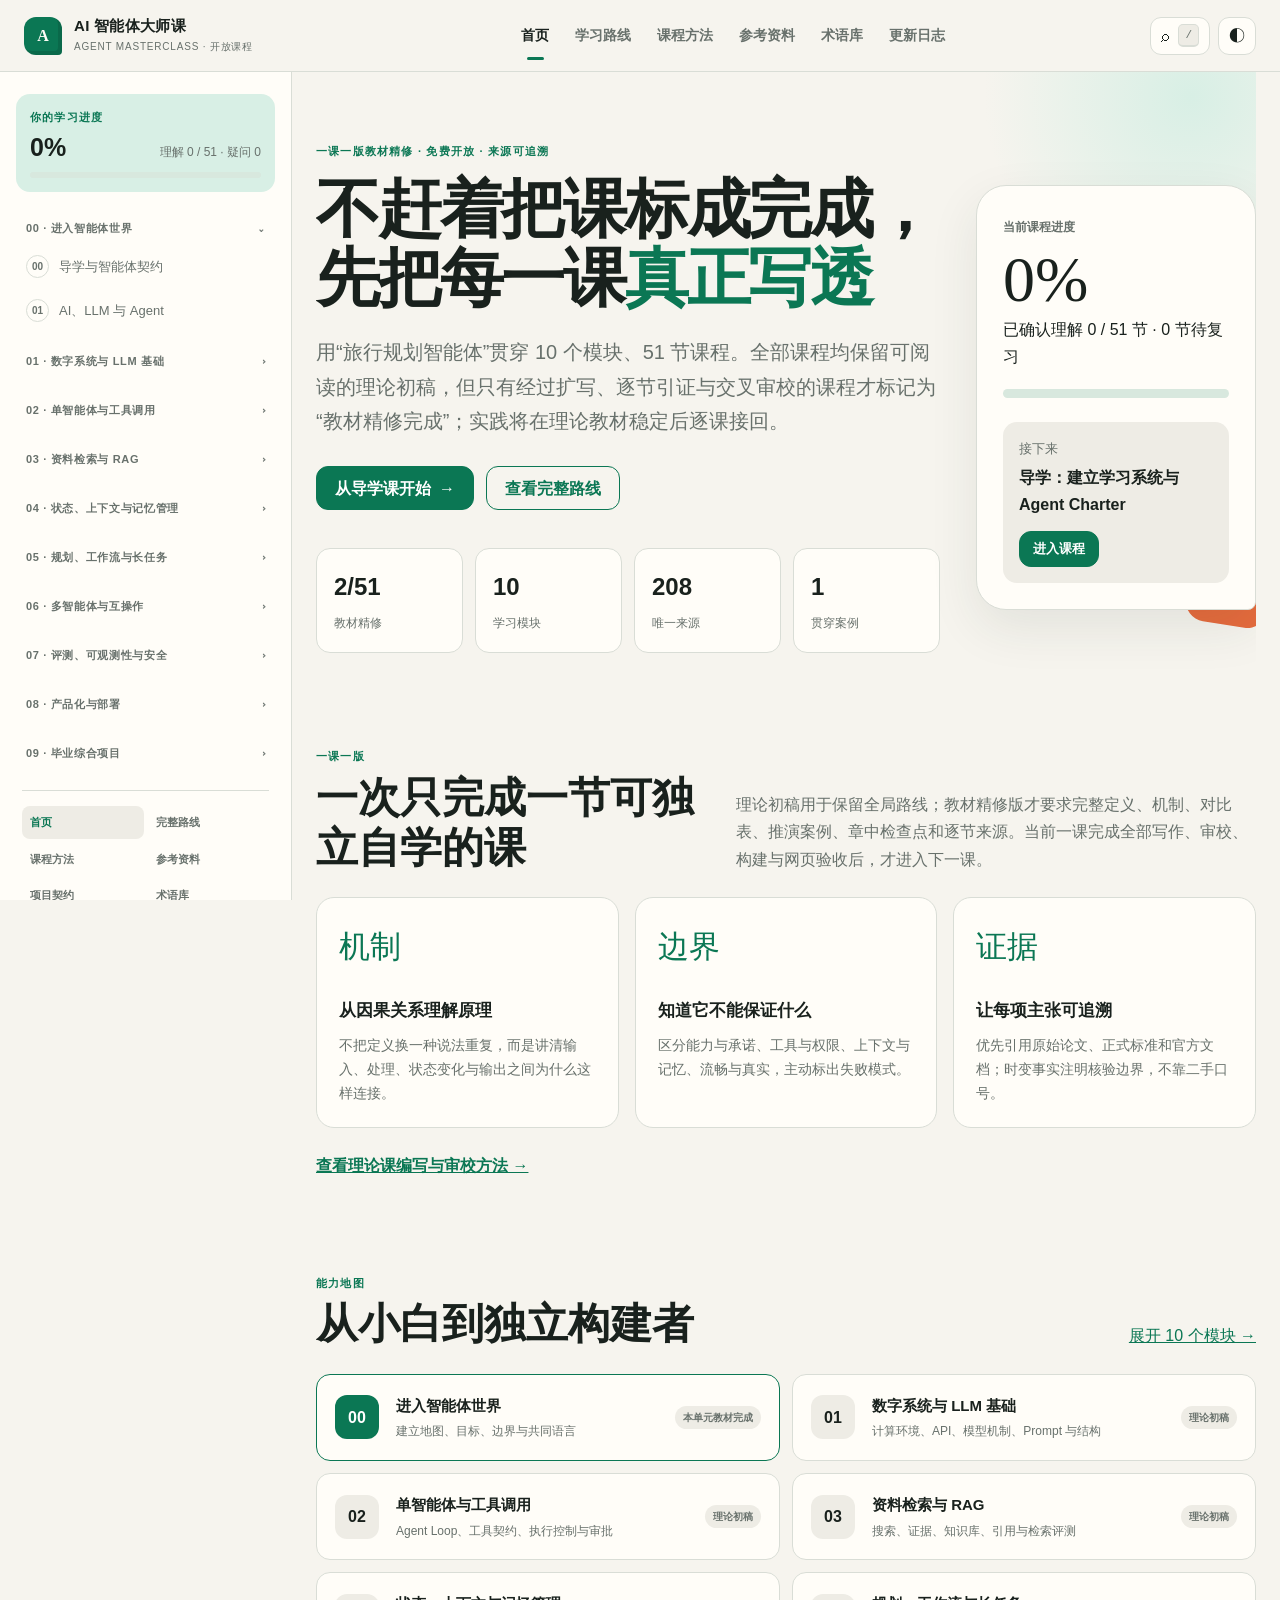
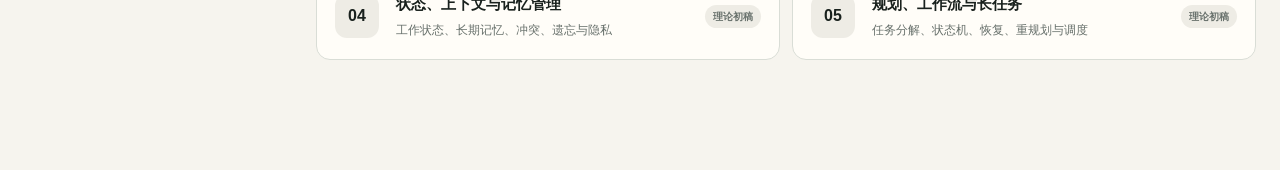
==== commit bb7688e6: "chore(course): refresh v0.5.1 site assets" ====
--- a/ai-agent-masterclass/index.html
+++ b/ai-agent-masterclass/index.html
@@ -3,10 +3,10 @@
   <head>
     <meta charset="UTF-8" />
     <meta name="viewport" content="width=device-width, initial-scale=1.0" />
-    <meta name="description" content="从 AI 小白到智能体大师：51 节来源可追溯的理论课程，以旅行规划智能体贯穿 LLM、工具、RAG、记忆、规划、多智能体、评测、安全与部署。" />
+    <meta name="description" content="从 AI 小白到智能体工程师：51 节完整路线按一课一版逐步精修成来源可追溯的中文教材，以旅行规划智能体贯穿 LLM、工具、RAG、记忆、规划、多智能体、评测、安全与部署。" />
     <meta name="color-scheme" content="light dark" />
-    <title>AI 智能体大师课｜51 课理论主干</title>
-    <link rel="stylesheet" href="./styles.css?v=0.4.1" />
+    <title>AI 智能体大师课｜逐课精修教材</title>
+    <link rel="stylesheet" href="./styles.css?v=0.5.1" />
   </head>
   <body>
     <a class="skip-link" href="#main-content">跳到正文</a>
@@ -73,8 +73,8 @@
 
     <div id="toast" class="toast" role="status" aria-live="polite"></div>
 
-    <script src="./theory-lessons.js?v=0.4.1"></script>
-    <script src="./course-data.js?v=0.4.1"></script>
-    <script src="./app.js?v=0.4.1"></script>
+    <script src="./theory-lessons.js?v=0.5.1"></script>
+    <script src="./course-data.js?v=0.5.1"></script>
+    <script src="./app.js?v=0.5.1"></script>
   </body>
 </html>
--- a/ai-agent-masterclass/styles.css
+++ b/ai-agent-masterclass/styles.css
@@ -399,6 +399,7 @@
 .syllabus-list li small { padding: 2px 7px; border-radius: 20px; background: var(--surface-2); font-size: 9px; font-weight: 750; }
 .syllabus-list li.released { color: var(--ink); }
 .syllabus-list li.released small { background: var(--brand-soft); color: var(--brand-strong); }
+.syllabus-list li.released.draft small { border: 1px dashed var(--line); background: transparent; color: var(--muted); }
 .syllabus-project { margin: 15px 0 0; color: var(--muted); font-size: 13px; }
 
 .lesson-header { margin-bottom: 44px; padding-bottom: 32px; border-bottom: 1px solid var(--line); }
@@ -408,6 +409,7 @@
 .lesson-meta { display: flex; gap: 10px; flex-wrap: wrap; margin-top: 20px; }
 .pill { padding: 5px 10px; border-radius: 20px; background: var(--surface-2); color: var(--muted); font-size: 11px; font-weight: 700; }
 .pill.published { background: var(--brand-soft); color: var(--brand-strong); }
+.pill.draft { border: 1px dashed var(--line); background: transparent; color: var(--muted); }
 
 .lesson-body { font-size: 17px; }
 .lesson-body > h2 { margin: 64px 0 20px; scroll-margin-top: 94px; font-family: var(--font-serif); font-size: 32px; line-height: 1.28; }
@@ -532,6 +534,30 @@
 .source-list li { padding: 12px 0; border-bottom: 1px solid var(--line); }
 .source-list a { font-weight: 700; }
 .source-list small { display: block; color: var(--muted); }
+.source-uses { margin: 10px 0 12px; border-top: 1px solid var(--line); border-bottom: 1px solid var(--line); }
+.source-uses summary { padding: 10px 0; cursor: pointer; color: var(--muted); font-size: 12px; font-weight: 750; }
+.source-uses ul { margin: 0; padding: 0 0 10px; list-style: none; }
+.source-uses li { padding: 10px 0; border-top: 1px solid var(--line); }
+.source-uses li p { margin: 5px 0 0; color: var(--muted); font-size: 12px; line-height: 1.55; }
+.source-list.numbered {
+  counter-reset: source;
+  list-style: none;
+}
+.source-list.numbered li {
+  position: relative;
+  padding-left: 42px;
+  scroll-margin-top: 96px;
+}
+.source-list.numbered li::before {
+  counter-increment: source;
+  content: "[" counter(source) "]";
+  position: absolute;
+  left: 0;
+  color: var(--brand);
+  font-family: ui-monospace, SFMono-Regular, Menlo, monospace;
+  font-size: 12px;
+  font-weight: 800;
+}
 
 .theory-status {
   display: grid;
@@ -545,6 +571,40 @@
   background: var(--brand-soft);
 }
 .theory-status p { margin: 0; color: var(--muted); font-size: 14px; }
+.reading-guide {
+  margin: 34px 0;
+  padding: 26px;
+  border: 1px solid var(--line);
+  border-radius: 20px;
+  background: linear-gradient(145deg, var(--surface), var(--surface-2));
+}
+.reading-guide h2 { margin: 6px 0 10px; font-family: var(--font-serif); font-size: 27px; }
+.reading-guide > div:first-child > p { max-width: 760px; color: var(--muted); }
+.reading-guide-grid { display: grid; grid-template-columns: repeat(2, minmax(0, 1fr)); gap: 14px; margin-top: 20px; }
+.reading-guide-grid article { padding: 17px 19px; border: 1px solid var(--line); border-radius: 13px; background: var(--surface); }
+.reading-guide-grid h3 { margin: 0 0 8px; font-size: 15px; }
+.reading-guide-grid ul { margin: 0; font-size: 14px; }
+.scope-boundary {
+  margin: 34px 0;
+  padding: 24px 26px;
+  border: 1px solid var(--line);
+  border-radius: 18px;
+  background: var(--surface);
+}
+.scope-boundary > h2 { margin: 6px 0 18px; font-family: var(--font-serif); font-size: 25px; }
+.scope-boundary-grid { display: grid; grid-template-columns: repeat(2, minmax(0, 1fr)); gap: 14px; }
+.scope-boundary-grid article { padding: 17px 19px; border-radius: 13px; background: var(--surface-2); }
+.scope-boundary-grid article:last-child { border: 1px dashed var(--line); background: transparent; }
+.scope-boundary-grid h3 { margin: 0 0 8px; font-size: 15px; }
+.scope-boundary-grid ul { margin: 0; font-size: 14px; }
+.engineering-language-note {
+  margin: 24px 0 34px;
+  padding: 17px 20px;
+  border-left: 4px solid var(--accent);
+  border-radius: 4px 12px 12px 4px;
+  background: color-mix(in srgb, var(--accent) 10%, var(--surface));
+}
+.engineering-language-note p { margin: 5px 0 0; color: var(--muted); font-size: 14px; }
 .source-kind {
   display: inline-flex;
   width: fit-content;
@@ -603,6 +663,67 @@
   font-size: 32px;
   line-height: 1.28;
 }
+.textbook-section {
+  padding-top: 10px;
+}
+.section-lead {
+  margin: -8px 0 24px !important;
+  color: var(--muted);
+  font-family: var(--font-serif);
+  font-size: 21px;
+  line-height: 1.55;
+}
+.definition-grid {
+  display: grid;
+  grid-template-columns: repeat(2, minmax(0, 1fr));
+  gap: 11px;
+  margin: 22px 0;
+}
+.definition-card {
+  padding: 18px 19px;
+  border: 1px solid color-mix(in srgb, var(--brand) 28%, var(--line));
+  border-radius: 13px;
+  background: var(--brand-soft);
+}
+.definition-card dt { margin: 0 0 7px; color: var(--brand-strong); font-size: 15px; font-weight: 800; }
+.definition-card dd { margin: 0; font-size: 14px; }
+.definition-card .definition-note { margin-top: 8px; color: var(--muted); line-height: 1.55; }
+.textbook-table { margin: 30px 0; }
+.textbook-table figcaption { margin-bottom: 9px; font-size: 14px; font-weight: 800; }
+.table-scroll {
+  overflow-x: auto;
+  border: 1px solid var(--line);
+  border-radius: 14px;
+  background: var(--surface);
+}
+.table-scroll:focus-visible { outline: 3px solid color-mix(in srgb, var(--brand) 28%, transparent); outline-offset: 3px; }
+.textbook-table table { width: 100%; min-width: 620px; border-collapse: collapse; font-size: 13px; line-height: 1.55; }
+.textbook-table th, .textbook-table td { padding: 13px 14px; border-right: 1px solid var(--line); border-bottom: 1px solid var(--line); text-align: left; vertical-align: top; }
+.textbook-table th:last-child, .textbook-table td:last-child { border-right: 0; }
+.textbook-table tbody tr:last-child th, .textbook-table tbody tr:last-child td { border-bottom: 0; }
+.textbook-table thead th { background: var(--surface-2); font-size: 12px; }
+.textbook-table tbody th { width: 20%; background: color-mix(in srgb, var(--surface-2) 58%, transparent); }
+.worked-examples { display: grid; gap: 13px; margin: 28px 0; }
+.worked-example {
+  padding: 22px 24px;
+  border: 1px solid var(--line);
+  border-left: 4px solid var(--brand);
+  border-radius: 5px 15px 15px 5px;
+  background: var(--surface);
+}
+.worked-example h3 { margin: 6px 0 11px; font-size: 19px; }
+.worked-example p { font-size: 15px; }
+.worked-example .example-takeaway { margin-bottom: 0; padding-top: 11px; border-top: 1px solid var(--line); color: var(--muted); }
+.section-takeaway { margin: 24px 0; padding: 17px 19px; border-radius: 12px; background: var(--brand-soft); }
+.section-takeaway p { margin: 5px 0 0; }
+.section-checkpoints { margin: 28px 0; padding: 20px 22px; border: 1px solid var(--line); border-radius: 14px; background: var(--surface-2); }
+.section-checkpoints > h3 { margin: 0 0 10px; font-size: 15px; }
+.section-checkpoints details { border-top: 1px solid var(--line); }
+.section-checkpoints summary { padding: 12px 0; cursor: pointer; font-size: 14px; font-weight: 720; }
+.section-checkpoints details p { margin: 0; padding: 0 0 14px; color: var(--muted); font-size: 14px; }
+.section-sources { display: flex; gap: 7px; align-items: center; flex-wrap: wrap; margin-top: 28px !important; padding-top: 13px; border-top: 1px solid var(--line); color: var(--muted); font-size: 12px; }
+.section-sources button { min-width: 30px; padding: 3px 7px; border: 1px solid var(--line); border-radius: 999px; background: var(--surface); color: var(--brand); cursor: pointer; text-align: center; }
+.section-sources button:hover { border-color: var(--brand); background: var(--brand-soft); }
 .misconception-grid {
   display: grid;
   grid-template-columns: repeat(2, minmax(0, 1fr));
@@ -800,6 +921,7 @@
   .stats-grid { grid-template-columns: repeat(2, 1fr); }
   .module-grid, .glossary-grid, .do-dont-grid, .platform-flow { grid-template-columns: 1fr; }
   .method-grid, .misconception-grid, .source-library { grid-template-columns: 1fr; }
+  .reading-guide-grid, .scope-boundary-grid, .definition-grid { grid-template-columns: 1fr; }
   .lesson-toc ol { grid-template-columns: 1fr; }
   .theory-status { grid-template-columns: 1fr; }
   .source-policy-list li { grid-template-columns: 1fr; gap: 4px; }
